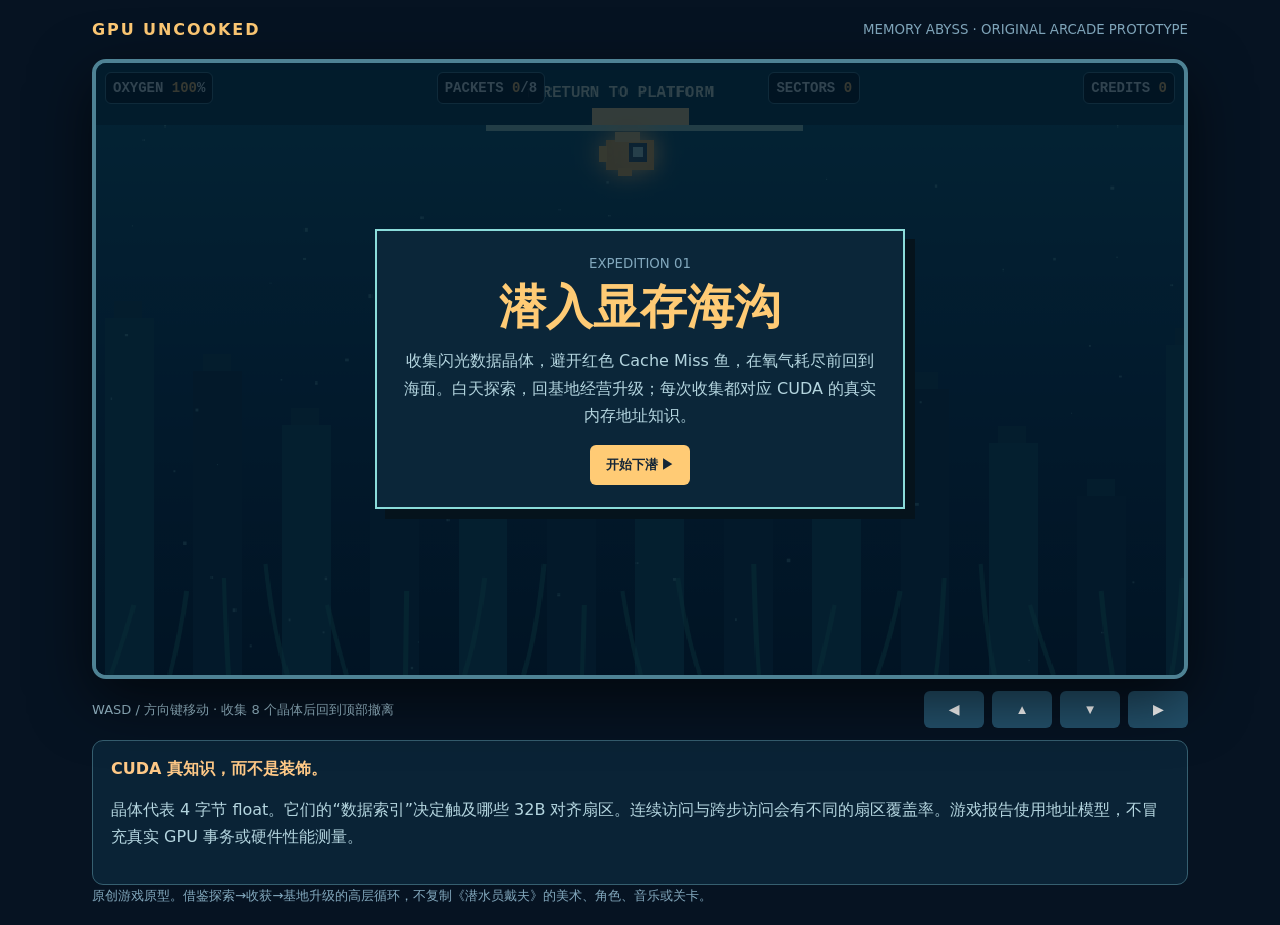
==== playground/arcade/index.html @ 439e0400 "feat(arcade): playable original pixel ocean CUDA exploration and upgrade loop" ====
<!doctype html>
<html lang="zh"><meta charset="utf-8"><meta name="viewport" content="width=device-width,initial-scale=1">
<title>GPU UNCOOKED: Memory Abyss</title>
<style>
*{box-sizing:border-box}body{margin:0;background:#061322;color:#e6fcff;font-family:system-ui, sans-serif}
header{display:flex;align-items:center;justify-content:space-between;max-width:1120px;margin:auto;padding:20px 12px}header b{color:#ffca75;letter-spacing:.12em}
main{max-width:1120px;margin:auto;padding:0 12px 20px}.stage{position:relative;border:4px solid #4e8294;border-radius:14px;overflow:hidden;box-shadow:0 20px 60px #0009}
canvas{display:block;width:100%;image-rendering:pixelated;touch-action:none}.hud{position:absolute;top:9px;left:9px;right:9px;display:flex;justify-content:space-between;gap:5px;font:700 clamp(10px,1.5vw,14px) monospace;pointer-events:none}
.hud span{background:#031525d9;border:1px solid #47869d;padding:7px;border-radius:6px}.hud b{color:#ffcb75}
#modal{position:absolute;inset:0;background:#001320c9;display:grid;place-items:center;padding:10px}#modal.hide{display:none}.dialog{background:#0b2639;border:2px solid #8bdcda;max-width:530px;padding:22px;text-align:center;box-shadow:10px 10px #05131c;max-height:95%;overflow:auto}
h1{color:#ffcb75;font-size:clamp(28px,5vw,47px);line-height:1.05;margin:10px 0}p{line-height:1.7;color:#b4d5df}button{border:0;background:#ffcb75;color:#142637;padding:11px 16px;font-weight:800;cursor:pointer;border-radius:6px;min-width:60px}button:focus-visible{outline:3px solid white;outline-offset:2px}
.alt{background:#23506a;color:white}.buttons{display:flex;gap:9px;justify-content:center;flex-wrap:wrap}.controls{display:flex;align-items:center;justify-content:space-between;gap:10px;flex-wrap:wrap;padding:12px 0}.pad{display:flex;gap:8px}.help{color:#9bbdcd;font-size:13px}.story{background:#0a2336;padding:18px;border:1px solid #365f70;border-radius:11px}.story strong{color:#ffc987}small{color:#82a8bd}
@media(max-width:640px){header{padding:12px}header small{font-size:10px}.dialog{padding:12px}.hud span{padding:4px}.controls{justify-content:center}}
</style>
<header><b>GPU UNCOOKED</b><small>MEMORY ABYSS · ORIGINAL ARCADE PROTOTYPE</small></header>
<main><div class="stage"><canvas id="scene" width="960" height="540"></canvas>
<div class="hud"><span>OXYGEN <b id="o">100</b>%</span><span>PACKETS <b id="p">0</b>/8</span><span>SECTORS <b id="s">0</b></span><span>CREDITS <b id="c">0</b></span></div>
<div id="modal"><div class="dialog"><small id="subtitle">EXPEDITION 01</small><h1 id="title">潜入显存海沟</h1><p id="desc">收集闪光数据晶体，避开红色 Cache Miss 鱼，在氧气耗尽前回到海面。白天探索，回基地经营升级；每次收集都对应 CUDA 的真实内存地址知识。</p><div class="buttons" id="actions"><button id="go">开始下潜 ▶</button></div></div></div></div>
<div class="controls"><div class="help">WASD / 方向键移动 · 收集 8 个晶体后回到顶部撤离</div><div class="pad"><button class="alt" data-key="left">◀</button><button class="alt" data-key="up">▲</button><button class="alt" data-key="down">▼</button><button class="alt" data-key="right">▶</button></div></div>
<div class="story"><strong>CUDA 真知识，而不是装饰。</strong><p>晶体代表 4 字节 float。它们的“数据索引”决定触及哪些 32B 对齐扇区。连续访问与跨步访问会有不同的扇区覆盖率。游戏报告使用地址模型，不冒充真实 GPU 事务或硬件性能测量。</p></div>
<small>原创游戏原型。借鉴探索→收获→基地升级的高层循环，不复制《潜水员戴夫》的美术、角色、音乐或关卡。</small></main>
<script>
(()=>{"use strict";
const $=id=>document.getElementById(id),canvas=$("scene"),g=canvas.getContext("2d");
const W=960,H=540,ship={x:470,y:80,vx:0,vy:0};let phase="menu",last=0,t=0,oxygen=100,maxO=100,credits=0,count=0,stride=1,stones=[],enemies=[],found=[],bubbles=[],challenge=1;
const key=new Set(),rand=(a,b)=>a+Math.random()*(b-a);
for(let i=0;i<70;i++)bubbles.push({x:rand(0,W),y:rand(0,H),v:rand(7,30),r:rand(1,3)});
document.addEventListener("keydown",e=>{const k=e.key.toLowerCase();if(k.startsWith("arrow")||k===" ")e.preventDefault();key.add(k)});
document.addEventListener("keyup",e=>key.delete(e.key.toLowerCase()));
for(const b of document.querySelectorAll("[data-key]")){const k=b.dataset.key;b.onpointerdown=e=>{e.preventDefault();key.add(k)};b.onpointerup=b.onpointerleave=b.onpointercancel=()=>key.delete(k)}
function hud(){$("o").textContent=Math.ceil(oxygen);$("p").textContent=count;$("s").textContent=new Set(found.map(i=>Math.floor(4*i/32))).size;$("c").textContent=credits}
function buttons(actions){const node=$("actions");node.replaceChildren();for(const [label,cb,alt] of actions){const b=document.createElement("button");b.textContent=label;if(alt)b.className="alt";b.onclick=cb;node.append(b)}}
function overlay(title,desc,actions,subtitle="MISSION REPORT"){phase="base";$("modal").classList.remove("hide");$("subtitle").textContent=subtitle;$("title").textContent=title;$("desc").innerHTML=desc;buttons(actions)}
function dive(){oxygen=maxO;count=0;found=[];ship.x=470;ship.y=78;ship.vx=ship.vy=0;
stones=Array.from({length:13},(_,i)=>({i,index:i*stride,x:175+(i%7)*102+rand(-17,17),y:185+Math.floor(i/7)*150+rand(-17,17),got:false}));
enemies=Array.from({length:4},(_,i)=>({x:rand(120,850),y:230+i*63,dx:i%2?-64:62,phase:rand(0,5)}));
phase="dive";$("modal").classList.add("hide");hud()}
function settle(success){const n=new Set(found.map(i=>Math.floor(i*4/32))).size;
const payout=success?count*20+Math.ceil(oxygen):count*6;credits+=payout;hud();
const report=count?"回收 "+count+" 个 float，共 "+count*4+"B；触及 "+n+" 个对齐 32B 扇区。教学覆盖率 "+(count*4/(n*32)*100).toFixed(1)+"%。":"没有收集到晶体。";
overlay(success?"回收成功！":"紧急撤离",'<b style="color:#ffca75">+'+payout+' CREDITS</b><br>'+report+'<br>这并非 GPU 实测性能。',[[ "返回基地",base ]])}
function base(){overlay("基地 · 设备升级","当前资金 "+credits+" credits，氧气容量 "+maxO+"。<br>下一潜可选择两种 CUDA 数据布局：连续（stride 1）或跨步（stride 8）。",[
["连续内存 · 再潜",()=>{stride=1;challenge++;dive()}],["跨步访存 · 再潜",()=>{stride=8;challenge++;dive()}],["升级氧气仓 · 80",()=>{if(credits>=80){credits-=80;maxO+=25}base()},true]],"RESEARCH STATION")}
$("go").onclick=dive;
function update(dt){t+=dt;for(const b of bubbles){b.y-=b.v*dt;if(b.y<0){b.y=H;b.x=rand(0,W)}}if(phase!=="dive")return;
const dx=Number(key.has("d")||key.has("arrowright")||key.has("right"))-Number(key.has("a")||key.has("arrowleft")||key.has("left"));
const dy=Number(key.has("s")||key.has("arrowdown")||key.has("down"))-Number(key.has("w")||key.has("arrowup")||key.has("up"));
ship.vx+=(dx*188-ship.vx)*Math.min(1,dt*8);ship.vy+=(dy*188-ship.vy)*Math.min(1,dt*8);
ship.x=Math.max(27,Math.min(W-27,ship.x+ship.vx*dt));ship.y=Math.max(58,Math.min(H-36,ship.y+ship.vy*dt));
oxygen=Math.max(0,oxygen-dt*(ship.y>120?3:1.2));if(!oxygen){settle(false);return}
for(const s of stones)if(!s.got&&Math.hypot(s.x-ship.x,s.y-ship.y)<27){s.got=true;found.push(s.index);count++}
for(const e of enemies){e.x+=e.dx*dt;if(e.x<40||e.x>925)e.dx*=-1;if(Math.hypot(e.x-ship.x,e.y+Math.sin(t*2+e.phase)*7-ship.y)<36)oxygen=Math.max(0,oxygen-dt*21)}
if(count>=8&&ship.y<=90){settle(true);return}hud()}
function rect(x,y,w,h,c){g.fillStyle=c;g.fillRect(x,y,w,h)}
function draw(){
const grad=g.createLinearGradient(0,0,0,H);grad.addColorStop(0,"#116985");grad.addColorStop(.5,"#0a3c60");grad.addColorStop(1,"#061a33");g.fillStyle=grad;g.fillRect(0,0,W,H);
for(let i=0;i<14;i++){const x=i*78+8,y=225+(i*47)%180;rect(x,y,43,H-y,i%2?"#0d3651":"#15506a");rect(x+8,y-15,25,15,"#15475e")}
for(let i=0;i<20;i++){const x=i*52+13;g.strokeStyle="#258e8690";g.lineWidth=4;g.beginPath();g.moveTo(x,H);g.quadraticCurveTo(x+Math.sin(t+i)*13,H-35,x+Math.sin(t+i)*21,H-62-i%4*12);g.stroke()}
for(const b of bubbles)rect(b.x,b.y,b.r,b.r,"#a6ffff66");
rect(0,0,W,55,"#0a425a");rect(344,55,280,5,"#a2e1d6");rect(438,40,85,15,"#f1d89c");
g.fillStyle="#dff8e7";g.font="bold 14px monospace";g.fillText("↑ RETURN TO PLATFORM",377,30);
for(const s of stones)if(!s.got){g.save();g.translate(s.x,s.y);g.rotate(Math.PI/4);g.shadowColor="#5efde1";g.shadowBlur=18;rect(-10,-10,20,20,"#77fada");rect(-4,-4,8,8,"#f4ffbc");g.restore();g.fillStyle="#b8fef0";g.font="12px monospace";g.fillText(s.index,s.x-8,s.y-20)}
for(const e of enemies){g.save();g.translate(e.x,e.y+Math.sin(t*2+e.phase)*7);g.fillStyle="#ed6472";g.beginPath();g.ellipse(0,0,25,14,0,0,7);g.fill();g.beginPath();g.moveTo(-18,0);g.lineTo(-36,-15);g.lineTo(-36,15);g.fill();rect(13,-5,5,5,"#fff1ca");g.restore()}
g.save();g.translate(ship.x,ship.y);g.scale(ship.vx<0?-1:1,1);g.shadowColor="#ffd68b";g.shadowBlur=22;rect(-20,-12,42,26,"#edb65c");rect(-12,-19,22,9,"#f3d78d");rect(0,-9,16,16,"#215273");rect(4,-6,9,9,"#b2e9ec");rect(-26,-7,7,14,"#fbce6c");rect(-9,13,12,7,"#f7c467");g.restore();
if(phase==="dive"&&count>=8){g.font="bold 22px monospace";g.fillStyle="#ffdf91";g.fillText("MISSION COMPLETE · RETURN ↑",290,112)}
}
function frame(ms){const dt=Math.min(.04,(ms-last)/1000||0);last=ms;update(dt);draw();requestAnimationFrame(frame)}requestAnimationFrame(frame)
})();
</script></html>
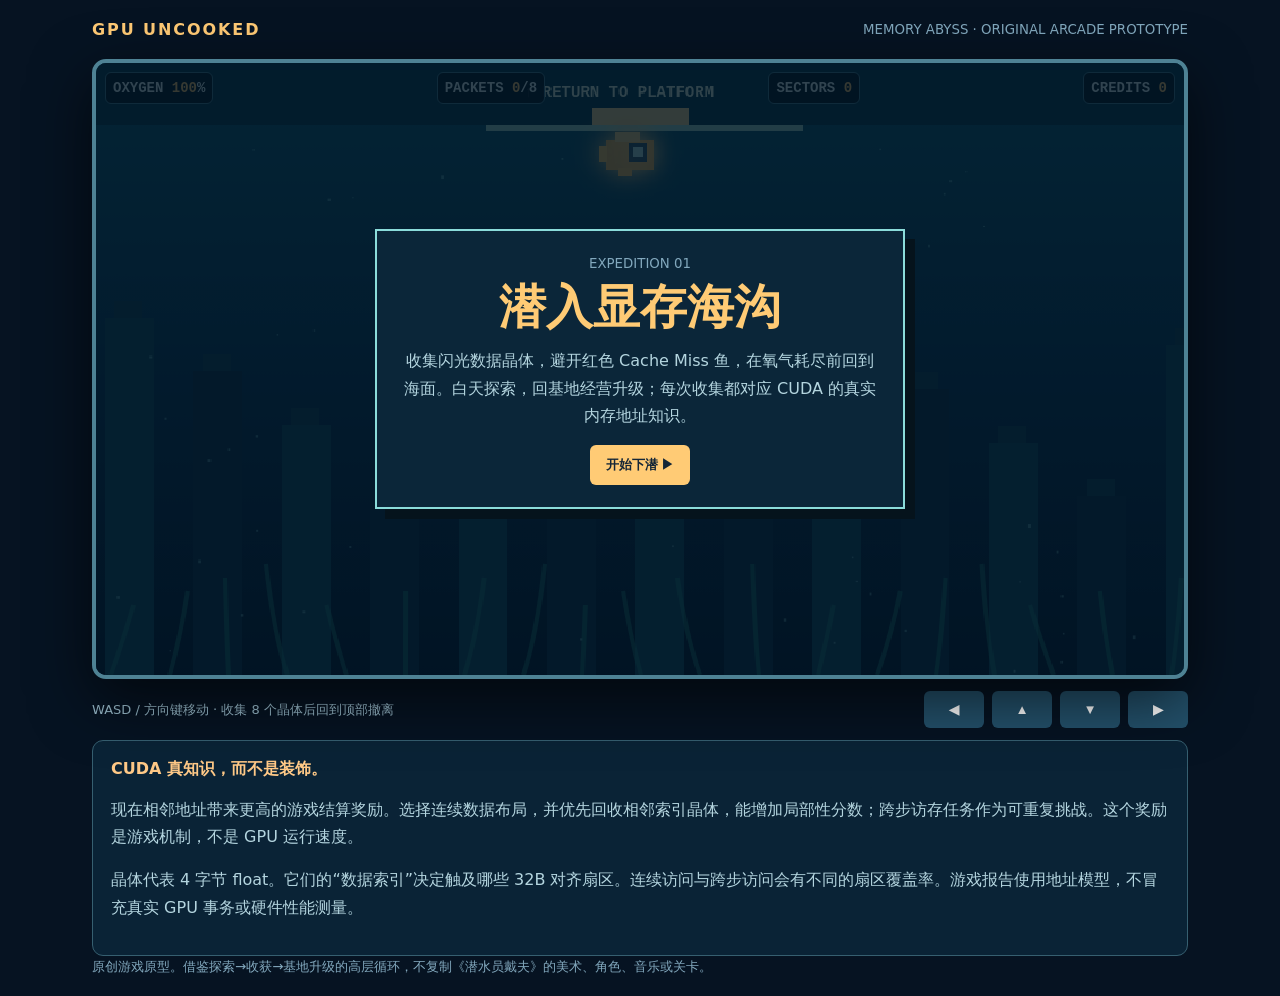
==== commit a2ca69e6: "feat(arcade): make CUDA address locality directly influence collectible feedback and mission rewards" ====
--- a/playground/arcade/index.html
+++ b/playground/arcade/index.html
@@ -17,38 +17,43 @@
 <div class="hud"><span>OXYGEN <b id="o">100</b>%</span><span>PACKETS <b id="p">0</b>/8</span><span>SECTORS <b id="s">0</b></span><span>CREDITS <b id="c">0</b></span></div>
 <div id="modal"><div class="dialog"><small id="subtitle">EXPEDITION 01</small><h1 id="title">潜入显存海沟</h1><p id="desc">收集闪光数据晶体，避开红色 Cache Miss 鱼，在氧气耗尽前回到海面。白天探索，回基地经营升级；每次收集都对应 CUDA 的真实内存地址知识。</p><div class="buttons" id="actions"><button id="go">开始下潜 ▶</button></div></div></div></div>
 <div class="controls"><div class="help">WASD / 方向键移动 · 收集 8 个晶体后回到顶部撤离</div><div class="pad"><button class="alt" data-key="left">◀</button><button class="alt" data-key="up">▲</button><button class="alt" data-key="down">▼</button><button class="alt" data-key="right">▶</button></div></div>
-<div class="story"><strong>CUDA 真知识，而不是装饰。</strong><p>晶体代表 4 字节 float。它们的“数据索引”决定触及哪些 32B 对齐扇区。连续访问与跨步访问会有不同的扇区覆盖率。游戏报告使用地址模型，不冒充真实 GPU 事务或硬件性能测量。</p></div>
+<div class="story"><strong>CUDA 真知识，而不是装饰。</strong><p>现在相邻地址带来更高的游戏结算奖励。选择连续数据布局，并优先回收相邻索引晶体，能增加局部性分数；跨步访存任务作为可重复挑战。这个奖励是游戏机制，不是 GPU 运行速度。</p><p>晶体代表 4 字节 float。它们的“数据索引”决定触及哪些 32B 对齐扇区。连续访问与跨步访问会有不同的扇区覆盖率。游戏报告使用地址模型，不冒充真实 GPU 事务或硬件性能测量。</p></div>
 <small>原创游戏原型。借鉴探索→收获→基地升级的高层循环，不复制《潜水员戴夫》的美术、角色、音乐或关卡。</small></main>
-<script>
+<script type="module">
+import {footprint, expeditionReward} from "./mission.mjs";
 (()=>{"use strict";
 const $=id=>document.getElementById(id),canvas=$("scene"),g=canvas.getContext("2d");
-const W=960,H=540,ship={x:470,y:80,vx:0,vy:0};let phase="menu",last=0,t=0,oxygen=100,maxO=100,credits=0,count=0,stride=1,stones=[],enemies=[],found=[],bubbles=[],challenge=1;
+const W=960,H=540,ship={x:470,y:80,vx:0,vy:0};let phase="menu",last=0,t=0,oxygen=100,maxO=100,credits=0,count=0,stride=1,stones=[],enemies=[],found=[],bubbles=[],challenge=1,signal="",signalUntil=0,particles=[];
 const key=new Set(),rand=(a,b)=>a+Math.random()*(b-a);
 for(let i=0;i<70;i++)bubbles.push({x:rand(0,W),y:rand(0,H),v:rand(7,30),r:rand(1,3)});
 document.addEventListener("keydown",e=>{const k=e.key.toLowerCase();if(k.startsWith("arrow")||k===" ")e.preventDefault();key.add(k)});
 document.addEventListener("keyup",e=>key.delete(e.key.toLowerCase()));
 for(const b of document.querySelectorAll("[data-key]")){const k=b.dataset.key;b.onpointerdown=e=>{e.preventDefault();key.add(k)};b.onpointerup=b.onpointerleave=b.onpointercancel=()=>key.delete(k)}
-function hud(){$("o").textContent=Math.ceil(oxygen);$("p").textContent=count;$("s").textContent=new Set(found.map(i=>Math.floor(4*i/32))).size;$("c").textContent=credits}
+function hud(){$("o").textContent=Math.ceil(oxygen);$("p").textContent=count;$("s").textContent=footprint(found).count;$("c").textContent=credits}
 function buttons(actions){const node=$("actions");node.replaceChildren();for(const [label,cb,alt] of actions){const b=document.createElement("button");b.textContent=label;if(alt)b.className="alt";b.onclick=cb;node.append(b)}}
 function overlay(title,desc,actions,subtitle="MISSION REPORT"){phase="base";$("modal").classList.remove("hide");$("subtitle").textContent=subtitle;$("title").textContent=title;$("desc").innerHTML=desc;buttons(actions)}
-function dive(){oxygen=maxO;count=0;found=[];ship.x=470;ship.y=78;ship.vx=ship.vy=0;
+function dive(){oxygen=maxO;count=0;found=[];particles=[];signal="";ship.x=470;ship.y=78;ship.vx=ship.vy=0;
 stones=Array.from({length:13},(_,i)=>({i,index:i*stride,x:175+(i%7)*102+rand(-17,17),y:185+Math.floor(i/7)*150+rand(-17,17),got:false}));
 enemies=Array.from({length:4},(_,i)=>({x:rand(120,850),y:230+i*63,dx:i%2?-64:62,phase:rand(0,5)}));
 phase="dive";$("modal").classList.add("hide");hud()}
-function settle(success){const n=new Set(found.map(i=>Math.floor(i*4/32))).size;
-const payout=success?count*20+Math.ceil(oxygen):count*6;credits+=payout;hud();
-const report=count?"回收 "+count+" 个 float，共 "+count*4+"B；触及 "+n+" 个对齐 32B 扇区。教学覆盖率 "+(count*4/(n*32)*100).toFixed(1)+"%。":"没有收集到晶体。";
+function settle(success){const result=expeditionReward(found,oxygen,success);const payout=result.reward;credits+=payout;hud();
+const report=count?"回收 "+count+" 个 float，共 "+result.requestedBytes+"B；触及 "+result.count+" 个对齐 32B 扇区。教学覆盖率 "+(result.coverage*100).toFixed(1)+"%。<br>局部性奖励 <b>+"+result.localityBonus+"</b> credits。":"没有收集到晶体。";
 overlay(success?"回收成功！":"紧急撤离",'<b style="color:#ffca75">+'+payout+' CREDITS</b><br>'+report+'<br>这并非 GPU 实测性能。',[[ "返回基地",base ]])}
 function base(){overlay("基地 · 设备升级","当前资金 "+credits+" credits，氧气容量 "+maxO+"。<br>下一潜可选择两种 CUDA 数据布局：连续（stride 1）或跨步（stride 8）。",[
 ["连续内存 · 再潜",()=>{stride=1;challenge++;dive()}],["跨步访存 · 再潜",()=>{stride=8;challenge++;dive()}],["升级氧气仓 · 80",()=>{if(credits>=80){credits-=80;maxO+=25}base()},true]],"RESEARCH STATION")}
 $("go").onclick=dive;
-function update(dt){t+=dt;for(const b of bubbles){b.y-=b.v*dt;if(b.y<0){b.y=H;b.x=rand(0,W)}}if(phase!=="dive")return;
+function update(dt){t+=dt;particles=particles.filter(p=>p.life>0);for(const p of particles){p.x+=p.vx*dt;p.y+=p.vy*dt;p.life-=dt}for(const b of bubbles){b.y-=b.v*dt;if(b.y<0){b.y=H;b.x=rand(0,W)}}if(phase!=="dive")return;
 const dx=Number(key.has("d")||key.has("arrowright")||key.has("right"))-Number(key.has("a")||key.has("arrowleft")||key.has("left"));
 const dy=Number(key.has("s")||key.has("arrowdown")||key.has("down"))-Number(key.has("w")||key.has("arrowup")||key.has("up"));
 ship.vx+=(dx*188-ship.vx)*Math.min(1,dt*8);ship.vy+=(dy*188-ship.vy)*Math.min(1,dt*8);
 ship.x=Math.max(27,Math.min(W-27,ship.x+ship.vx*dt));ship.y=Math.max(58,Math.min(H-36,ship.y+ship.vy*dt));
 oxygen=Math.max(0,oxygen-dt*(ship.y>120?3:1.2));if(!oxygen){settle(false);return}
-for(const s of stones)if(!s.got&&Math.hypot(s.x-ship.x,s.y-ship.y)<27){s.got=true;found.push(s.index);count++}
+for(const s of stones)if(!s.got&&Math.hypot(s.x-ship.x,s.y-ship.y)<27){
+ const before=footprint(found).count;s.got=true;found.push(s.index);count++;
+ const after=footprint(found).count;
+ signal=after===before?"COALESCED! + LOCALITY":"NEW SECTOR TOUCHED";signalUntil=t+1.2;
+ for(let i=0;i<10;i++)particles.push({x:s.x,y:s.y,vx:rand(-90,90),vy:rand(-100,40),life:.5});
+}
 for(const e of enemies){e.x+=e.dx*dt;if(e.x<40||e.x>925)e.dx*=-1;if(Math.hypot(e.x-ship.x,e.y+Math.sin(t*2+e.phase)*7-ship.y)<36)oxygen=Math.max(0,oxygen-dt*21)}
 if(count>=8&&ship.y<=90){settle(true);return}hud()}
 function rect(x,y,w,h,c){g.fillStyle=c;g.fillRect(x,y,w,h)}
@@ -57,11 +62,13 @@
 for(let i=0;i<14;i++){const x=i*78+8,y=225+(i*47)%180;rect(x,y,43,H-y,i%2?"#0d3651":"#15506a");rect(x+8,y-15,25,15,"#15475e")}
 for(let i=0;i<20;i++){const x=i*52+13;g.strokeStyle="#258e8690";g.lineWidth=4;g.beginPath();g.moveTo(x,H);g.quadraticCurveTo(x+Math.sin(t+i)*13,H-35,x+Math.sin(t+i)*21,H-62-i%4*12);g.stroke()}
 for(const b of bubbles)rect(b.x,b.y,b.r,b.r,"#a6ffff66");
+for(const p of particles){g.globalAlpha=Math.max(0,p.life*2);rect(p.x,p.y,5,5,"#ffdb8d");g.globalAlpha=1}
 rect(0,0,W,55,"#0a425a");rect(344,55,280,5,"#a2e1d6");rect(438,40,85,15,"#f1d89c");
 g.fillStyle="#dff8e7";g.font="bold 14px monospace";g.fillText("↑ RETURN TO PLATFORM",377,30);
 for(const s of stones)if(!s.got){g.save();g.translate(s.x,s.y);g.rotate(Math.PI/4);g.shadowColor="#5efde1";g.shadowBlur=18;rect(-10,-10,20,20,"#77fada");rect(-4,-4,8,8,"#f4ffbc");g.restore();g.fillStyle="#b8fef0";g.font="12px monospace";g.fillText(s.index,s.x-8,s.y-20)}
 for(const e of enemies){g.save();g.translate(e.x,e.y+Math.sin(t*2+e.phase)*7);g.fillStyle="#ed6472";g.beginPath();g.ellipse(0,0,25,14,0,0,7);g.fill();g.beginPath();g.moveTo(-18,0);g.lineTo(-36,-15);g.lineTo(-36,15);g.fill();rect(13,-5,5,5,"#fff1ca");g.restore()}
 g.save();g.translate(ship.x,ship.y);g.scale(ship.vx<0?-1:1,1);g.shadowColor="#ffd68b";g.shadowBlur=22;rect(-20,-12,42,26,"#edb65c");rect(-12,-19,22,9,"#f3d78d");rect(0,-9,16,16,"#215273");rect(4,-6,9,9,"#b2e9ec");rect(-26,-7,7,14,"#fbce6c");rect(-9,13,12,7,"#f7c467");g.restore();
+if(phase==="dive"&&signal&&t<signalUntil){g.font="bold 19px monospace";g.fillStyle="#ffe091";g.fillText(signal,348,144)}
 if(phase==="dive"&&count>=8){g.font="bold 22px monospace";g.fillStyle="#ffdf91";g.fillText("MISSION COMPLETE · RETURN ↑",290,112)}
 }
 function frame(ms){const dt=Math.min(.04,(ms-last)/1000||0);last=ms;update(dt);draw();requestAnimationFrame(frame)}requestAnimationFrame(frame)
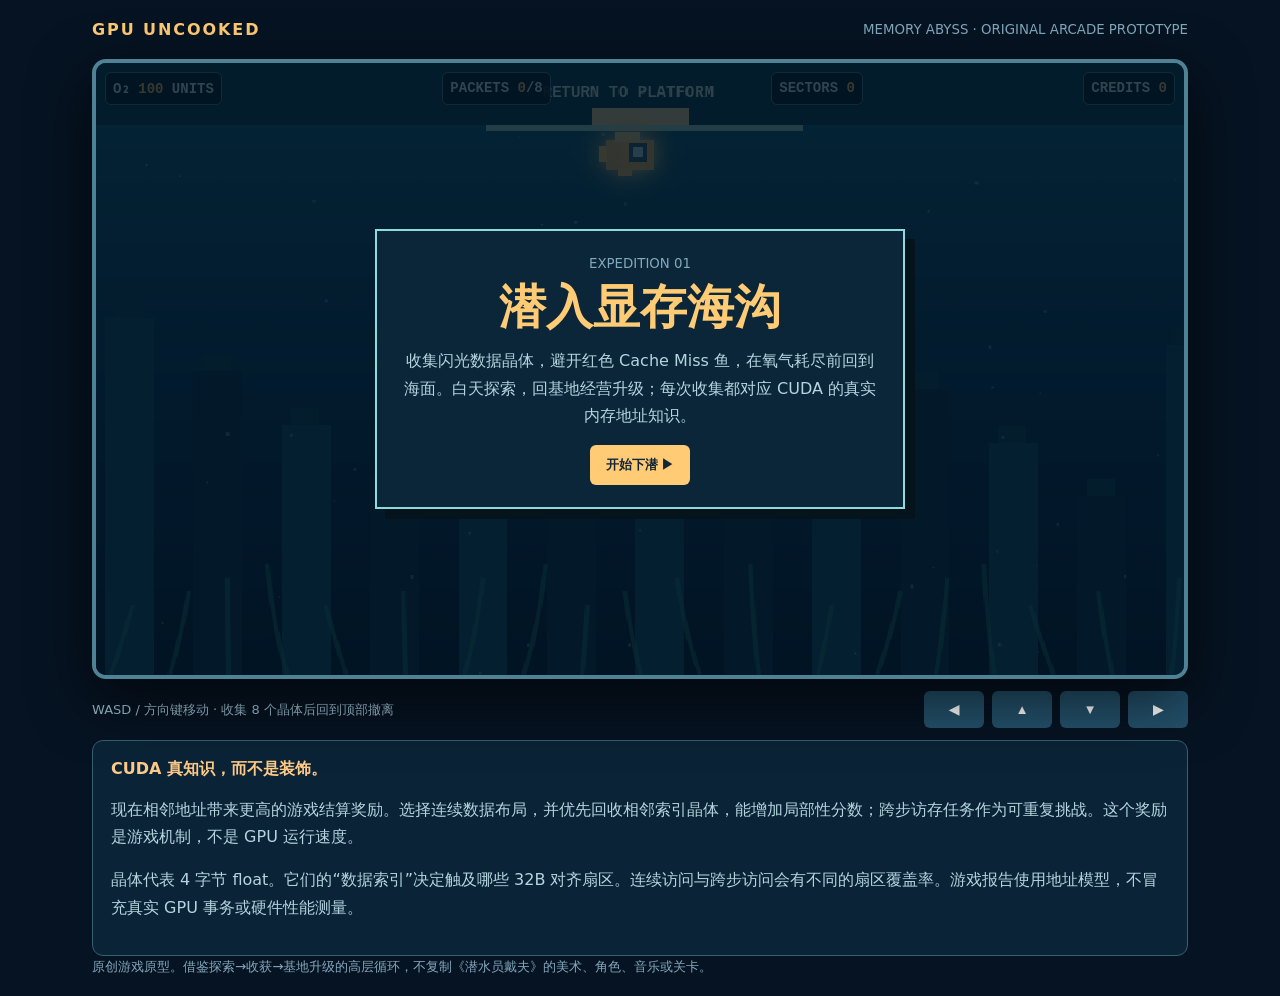
==== commit 9d589681: "fix(arcade): label upgradeable oxygen as units instead of percentage" ====
--- a/playground/arcade/index.html
+++ b/playground/arcade/index.html
@@ -14,7 +14,7 @@
 </style>
 <header><b>GPU UNCOOKED</b><small>MEMORY ABYSS · ORIGINAL ARCADE PROTOTYPE</small></header>
 <main><div class="stage"><canvas id="scene" width="960" height="540"></canvas>
-<div class="hud"><span>OXYGEN <b id="o">100</b>%</span><span>PACKETS <b id="p">0</b>/8</span><span>SECTORS <b id="s">0</b></span><span>CREDITS <b id="c">0</b></span></div>
+<div class="hud"><span>O₂ <b id="o">100</b> UNITS</span><span>PACKETS <b id="p">0</b>/8</span><span>SECTORS <b id="s">0</b></span><span>CREDITS <b id="c">0</b></span></div>
 <div id="modal"><div class="dialog"><small id="subtitle">EXPEDITION 01</small><h1 id="title">潜入显存海沟</h1><p id="desc">收集闪光数据晶体，避开红色 Cache Miss 鱼，在氧气耗尽前回到海面。白天探索，回基地经营升级；每次收集都对应 CUDA 的真实内存地址知识。</p><div class="buttons" id="actions"><button id="go">开始下潜 ▶</button></div></div></div></div>
 <div class="controls"><div class="help">WASD / 方向键移动 · 收集 8 个晶体后回到顶部撤离</div><div class="pad"><button class="alt" data-key="left">◀</button><button class="alt" data-key="up">▲</button><button class="alt" data-key="down">▼</button><button class="alt" data-key="right">▶</button></div></div>
 <div class="story"><strong>CUDA 真知识，而不是装饰。</strong><p>现在相邻地址带来更高的游戏结算奖励。选择连续数据布局，并优先回收相邻索引晶体，能增加局部性分数；跨步访存任务作为可重复挑战。这个奖励是游戏机制，不是 GPU 运行速度。</p><p>晶体代表 4 字节 float。它们的“数据索引”决定触及哪些 32B 对齐扇区。连续访问与跨步访问会有不同的扇区覆盖率。游戏报告使用地址模型，不冒充真实 GPU 事务或硬件性能测量。</p></div>
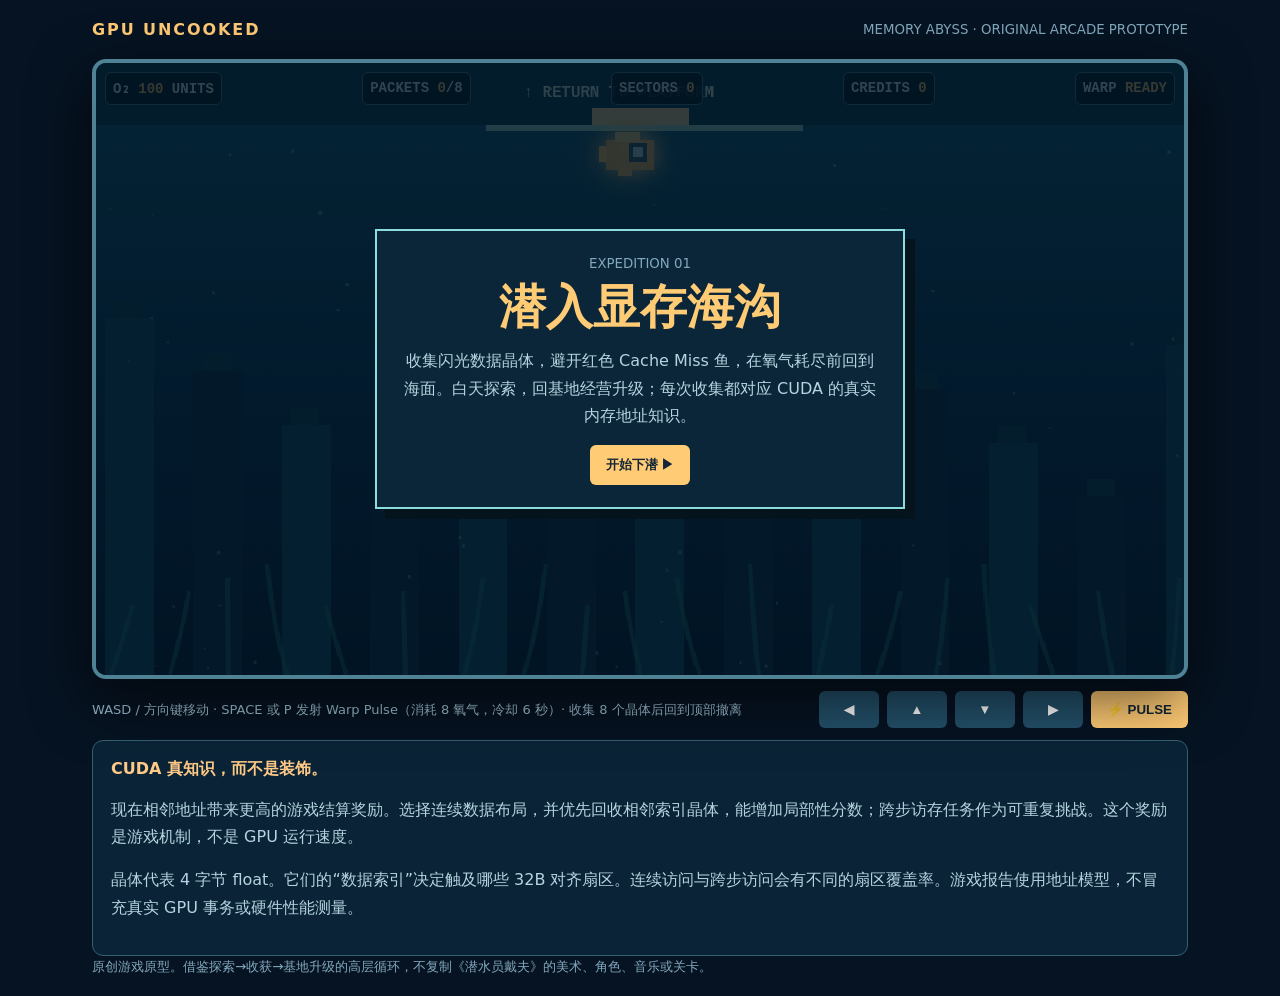
==== commit 0f1739f7: "feat(arcade): add Warp Pulse tactical batch collection, oxygen risk, cooldown and stun" ====
--- a/playground/arcade/index.html
+++ b/playground/arcade/index.html
@@ -14,25 +14,26 @@
 </style>
 <header><b>GPU UNCOOKED</b><small>MEMORY ABYSS · ORIGINAL ARCADE PROTOTYPE</small></header>
 <main><div class="stage"><canvas id="scene" width="960" height="540"></canvas>
-<div class="hud"><span>O₂ <b id="o">100</b> UNITS</span><span>PACKETS <b id="p">0</b>/8</span><span>SECTORS <b id="s">0</b></span><span>CREDITS <b id="c">0</b></span></div>
+<div class="hud"><span>O₂ <b id="o">100</b> UNITS</span><span>PACKETS <b id="p">0</b>/8</span><span>SECTORS <b id="s">0</b></span><span>CREDITS <b id="c">0</b></span><span>WARP <b id="pulse-status">READY</b></span></div>
 <div id="modal"><div class="dialog"><small id="subtitle">EXPEDITION 01</small><h1 id="title">潜入显存海沟</h1><p id="desc">收集闪光数据晶体，避开红色 Cache Miss 鱼，在氧气耗尽前回到海面。白天探索，回基地经营升级；每次收集都对应 CUDA 的真实内存地址知识。</p><div class="buttons" id="actions"><button id="go">开始下潜 ▶</button></div></div></div></div>
-<div class="controls"><div class="help">WASD / 方向键移动 · 收集 8 个晶体后回到顶部撤离</div><div class="pad"><button class="alt" data-key="left">◀</button><button class="alt" data-key="up">▲</button><button class="alt" data-key="down">▼</button><button class="alt" data-key="right">▶</button></div></div>
+<div class="controls"><div class="help">WASD / 方向键移动 · SPACE 或 P 发射 Warp Pulse（消耗 8 氧气，冷却 6 秒）· 收集 8 个晶体后回到顶部撤离</div><div class="pad"><button class="alt" data-key="left">◀</button><button class="alt" data-key="up">▲</button><button class="alt" data-key="down">▼</button><button class="alt" data-key="right">▶</button><button id="pulse-button" aria-label="Activate Warp Pulse">⚡ PULSE</button></div></div>
 <div class="story"><strong>CUDA 真知识，而不是装饰。</strong><p>现在相邻地址带来更高的游戏结算奖励。选择连续数据布局，并优先回收相邻索引晶体，能增加局部性分数；跨步访存任务作为可重复挑战。这个奖励是游戏机制，不是 GPU 运行速度。</p><p>晶体代表 4 字节 float。它们的“数据索引”决定触及哪些 32B 对齐扇区。连续访问与跨步访问会有不同的扇区覆盖率。游戏报告使用地址模型，不冒充真实 GPU 事务或硬件性能测量。</p></div>
 <small>原创游戏原型。借鉴探索→收获→基地升级的高层循环，不复制《潜水员戴夫》的美术、角色、音乐或关卡。</small></main>
 <script type="module">
 import {footprint, expeditionReward} from "./mission.mjs";
+import {pulseTargets,pulseReady} from "./pulse.mjs";
 (()=>{"use strict";
 const $=id=>document.getElementById(id),canvas=$("scene"),g=canvas.getContext("2d");
-const W=960,H=540,ship={x:470,y:80,vx:0,vy:0};let phase="menu",last=0,t=0,oxygen=100,maxO=100,credits=0,count=0,stride=1,stones=[],enemies=[],found=[],bubbles=[],challenge=1,signal="",signalUntil=0,particles=[];
+const W=960,H=540,ship={x:470,y:80,vx:0,vy:0};let phase="menu",last=0,t=0,oxygen=100,maxO=100,credits=0,count=0,stride=1,stones=[],enemies=[],found=[],bubbles=[],challenge=1,signal="",signalUntil=0,particles=[],lastPulse=-99,pulseRing=0;
 const key=new Set(),rand=(a,b)=>a+Math.random()*(b-a);
 for(let i=0;i<70;i++)bubbles.push({x:rand(0,W),y:rand(0,H),v:rand(7,30),r:rand(1,3)});
 document.addEventListener("keydown",e=>{const k=e.key.toLowerCase();if(k.startsWith("arrow")||k===" ")e.preventDefault();key.add(k)});
 document.addEventListener("keyup",e=>key.delete(e.key.toLowerCase()));
 for(const b of document.querySelectorAll("[data-key]")){const k=b.dataset.key;b.onpointerdown=e=>{e.preventDefault();key.add(k)};b.onpointerup=b.onpointerleave=b.onpointercancel=()=>key.delete(k)}
-function hud(){$("o").textContent=Math.ceil(oxygen);$("p").textContent=count;$("s").textContent=footprint(found).count;$("c").textContent=credits}
+function hud(){$("o").textContent=Math.ceil(oxygen);$("p").textContent=count;$("s").textContent=footprint(found).count;$("c").textContent=credits;$("pulse-status").textContent=pulseReady(t,lastPulse)?"READY":Math.ceil(6-(t-lastPulse))+"s"}
 function buttons(actions){const node=$("actions");node.replaceChildren();for(const [label,cb,alt] of actions){const b=document.createElement("button");b.textContent=label;if(alt)b.className="alt";b.onclick=cb;node.append(b)}}
 function overlay(title,desc,actions,subtitle="MISSION REPORT"){phase="base";$("modal").classList.remove("hide");$("subtitle").textContent=subtitle;$("title").textContent=title;$("desc").innerHTML=desc;buttons(actions)}
-function dive(){oxygen=maxO;count=0;found=[];particles=[];signal="";ship.x=470;ship.y=78;ship.vx=ship.vy=0;
+function dive(){oxygen=maxO;count=0;found=[];particles=[];signal="";lastPulse=-99;pulseRing=0;ship.x=470;ship.y=78;ship.vx=ship.vy=0;
 stones=Array.from({length:13},(_,i)=>({i,index:i*stride,x:175+(i%7)*102+rand(-17,17),y:185+Math.floor(i/7)*150+rand(-17,17),got:false}));
 enemies=Array.from({length:4},(_,i)=>({x:rand(120,850),y:230+i*63,dx:i%2?-64:62,phase:rand(0,5)}));
 phase="dive";$("modal").classList.add("hide");hud()}
@@ -42,19 +43,18 @@
 function base(){overlay("基地 · 设备升级","当前资金 "+credits+" credits，氧气容量 "+maxO+"。<br>下一潜可选择两种 CUDA 数据布局：连续（stride 1）或跨步（stride 8）。",[
 ["连续内存 · 再潜",()=>{stride=1;challenge++;dive()}],["跨步访存 · 再潜",()=>{stride=8;challenge++;dive()}],["升级氧气仓 · 80",()=>{if(credits>=80){credits-=80;maxO+=25}base()},true]],"RESEARCH STATION")}
 $("go").onclick=dive;
-function update(dt){t+=dt;particles=particles.filter(p=>p.life>0);for(const p of particles){p.x+=p.vx*dt;p.y+=p.vy*dt;p.life-=dt}for(const b of bubbles){b.y-=b.v*dt;if(b.y<0){b.y=H;b.x=rand(0,W)}}if(phase!=="dive")return;
+function collect(stone){if(stone.got)return;const before=footprint(found).count;stone.got=true;found.push(stone.index);count++;const after=footprint(found).count;signal=after===before?"COALESCED! + LOCALITY":"NEW SECTOR TOUCHED";signalUntil=t+1.2;for(let i=0;i<10;i++)particles.push({x:stone.x,y:stone.y,vx:rand(-90,90),vy:rand(-100,40),life:.5})}
+function pulse(){if(phase!=="dive"||!pulseReady(t,lastPulse)||oxygen<9)return;lastPulse=t;oxygen=Math.max(0,oxygen-8);pulseRing=.4;const indices=pulseTargets(stones,ship.x,ship.y,105,8);for(const index of indices){const stone=stones.find(s=>s.index===index&&!s.got);if(stone)collect(stone)}for(const fish of enemies){if(Math.hypot(fish.x-ship.x,fish.y-ship.y)<135)fish.stunnedUntil=t+2.3}signal="WARP PULSE · "+indices.length+" PACKETS";signalUntil=t+1.2;hud()}
+$("pulse-button").onclick=pulse;
+document.addEventListener("keydown",e=>{if((e.key.toLowerCase()==="p"||e.code==="Space")&&!e.repeat){if(phase==="dive"){e.preventDefault();pulse()}}});
+function update(dt){t+=dt;pulseRing=Math.max(0,pulseRing-dt);particles=particles.filter(p=>p.life>0);for(const p of particles){p.x+=p.vx*dt;p.y+=p.vy*dt;p.life-=dt}for(const b of bubbles){b.y-=b.v*dt;if(b.y<0){b.y=H;b.x=rand(0,W)}}if(phase!=="dive")return;
 const dx=Number(key.has("d")||key.has("arrowright")||key.has("right"))-Number(key.has("a")||key.has("arrowleft")||key.has("left"));
 const dy=Number(key.has("s")||key.has("arrowdown")||key.has("down"))-Number(key.has("w")||key.has("arrowup")||key.has("up"));
 ship.vx+=(dx*188-ship.vx)*Math.min(1,dt*8);ship.vy+=(dy*188-ship.vy)*Math.min(1,dt*8);
 ship.x=Math.max(27,Math.min(W-27,ship.x+ship.vx*dt));ship.y=Math.max(58,Math.min(H-36,ship.y+ship.vy*dt));
 oxygen=Math.max(0,oxygen-dt*(ship.y>120?3:1.2));if(!oxygen){settle(false);return}
-for(const s of stones)if(!s.got&&Math.hypot(s.x-ship.x,s.y-ship.y)<27){
- const before=footprint(found).count;s.got=true;found.push(s.index);count++;
- const after=footprint(found).count;
- signal=after===before?"COALESCED! + LOCALITY":"NEW SECTOR TOUCHED";signalUntil=t+1.2;
- for(let i=0;i<10;i++)particles.push({x:s.x,y:s.y,vx:rand(-90,90),vy:rand(-100,40),life:.5});
-}
-for(const e of enemies){e.x+=e.dx*dt;if(e.x<40||e.x>925)e.dx*=-1;if(Math.hypot(e.x-ship.x,e.y+Math.sin(t*2+e.phase)*7-ship.y)<36)oxygen=Math.max(0,oxygen-dt*21)}
+for(const s of stones)if(!s.got&&Math.hypot(s.x-ship.x,s.y-ship.y)<27)collect(s);
+for(const e of enemies){if((e.stunnedUntil||0)>t)continue;e.x+=e.dx*dt;if(e.x<40||e.x>925)e.dx*=-1;if(Math.hypot(e.x-ship.x,e.y+Math.sin(t*2+e.phase)*7-ship.y)<36)oxygen=Math.max(0,oxygen-dt*21)}
 if(count>=8&&ship.y<=90){settle(true);return}hud()}
 function rect(x,y,w,h,c){g.fillStyle=c;g.fillRect(x,y,w,h)}
 function draw(){
@@ -66,7 +66,8 @@
 rect(0,0,W,55,"#0a425a");rect(344,55,280,5,"#a2e1d6");rect(438,40,85,15,"#f1d89c");
 g.fillStyle="#dff8e7";g.font="bold 14px monospace";g.fillText("↑ RETURN TO PLATFORM",377,30);
 for(const s of stones)if(!s.got){g.save();g.translate(s.x,s.y);g.rotate(Math.PI/4);g.shadowColor="#5efde1";g.shadowBlur=18;rect(-10,-10,20,20,"#77fada");rect(-4,-4,8,8,"#f4ffbc");g.restore();g.fillStyle="#b8fef0";g.font="12px monospace";g.fillText(s.index,s.x-8,s.y-20)}
-for(const e of enemies){g.save();g.translate(e.x,e.y+Math.sin(t*2+e.phase)*7);g.fillStyle="#ed6472";g.beginPath();g.ellipse(0,0,25,14,0,0,7);g.fill();g.beginPath();g.moveTo(-18,0);g.lineTo(-36,-15);g.lineTo(-36,15);g.fill();rect(13,-5,5,5,"#fff1ca");g.restore()}
+for(const e of enemies){g.save();g.translate(e.x,e.y+Math.sin(t*2+e.phase)*7);g.fillStyle=(e.stunnedUntil||0)>t?"#8ba7fb":"#ed6472";g.beginPath();g.ellipse(0,0,25,14,0,0,7);g.fill();g.beginPath();g.moveTo(-18,0);g.lineTo(-36,-15);g.lineTo(-36,15);g.fill();rect(13,-5,5,5,"#fff1ca");g.restore()}
+if(pulseRing>0){g.save();g.strokeStyle="#a5fff4";g.lineWidth=4;g.globalAlpha=pulseRing/.4;g.beginPath();g.arc(ship.x,ship.y,105*(1-pulseRing/.4),0,Math.PI*2);g.stroke();g.restore()}
 g.save();g.translate(ship.x,ship.y);g.scale(ship.vx<0?-1:1,1);g.shadowColor="#ffd68b";g.shadowBlur=22;rect(-20,-12,42,26,"#edb65c");rect(-12,-19,22,9,"#f3d78d");rect(0,-9,16,16,"#215273");rect(4,-6,9,9,"#b2e9ec");rect(-26,-7,7,14,"#fbce6c");rect(-9,13,12,7,"#f7c467");g.restore();
 if(phase==="dive"&&signal&&t<signalUntil){g.font="bold 19px monospace";g.fillStyle="#ffe091";g.fillText(signal,348,144)}
 if(phase==="dive"&&count>=8){g.font="bold 22px monospace";g.fillStyle="#ffdf91";g.fillText("MISSION COMPLETE · RETURN ↑",290,112)}
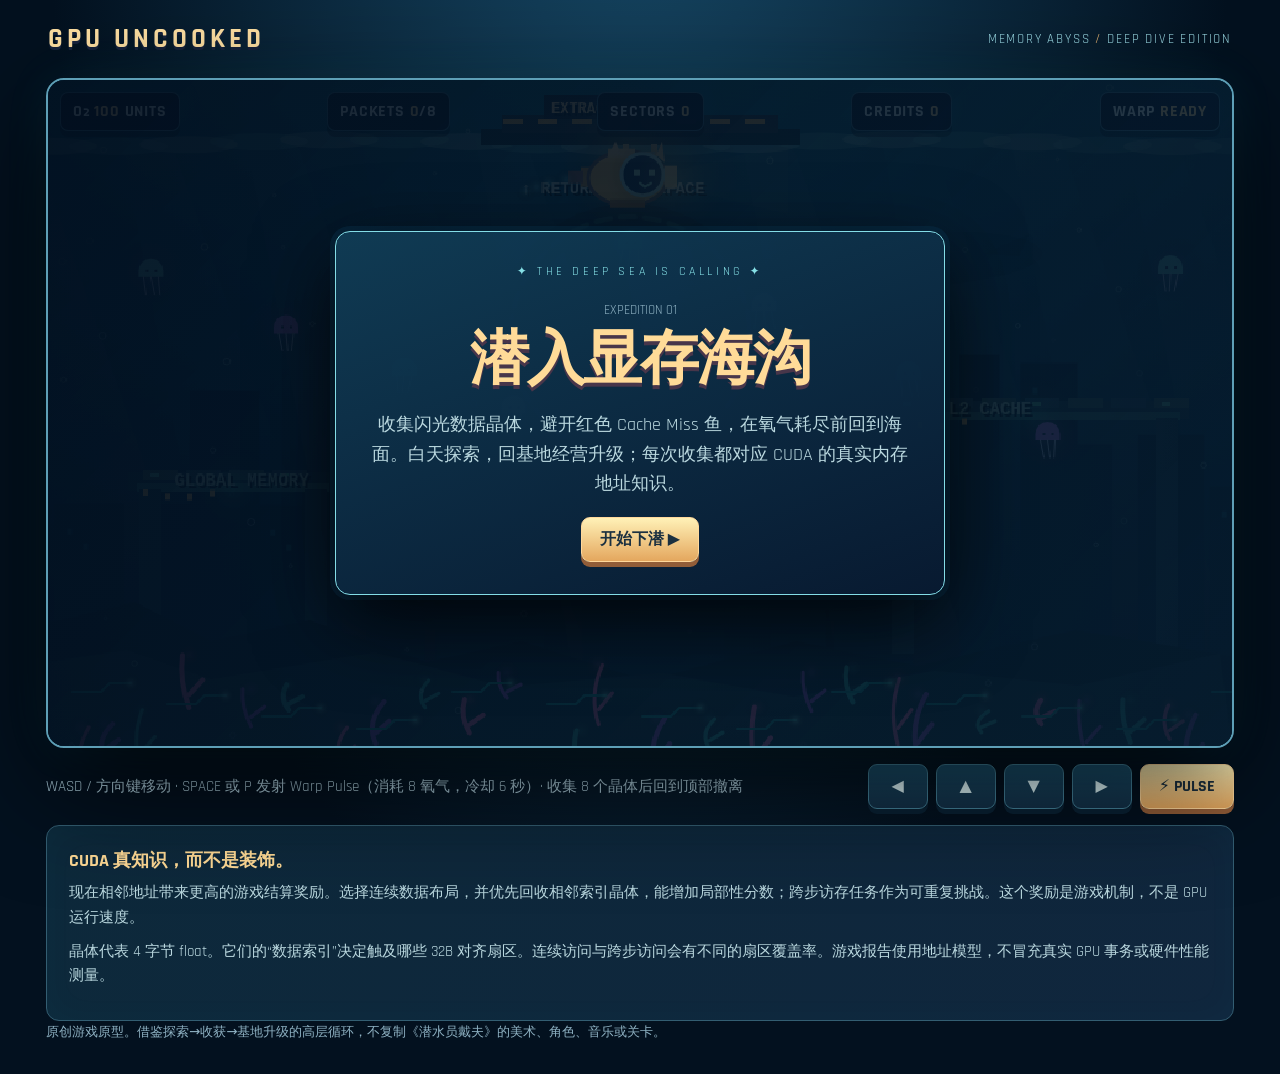
==== commit 19edb3ab: "feat(arcade): connect premium cinematic environment renderer and refine HUD/menu visual design" ====
--- a/playground/arcade/index.html
+++ b/playground/arcade/index.html
@@ -2,17 +2,31 @@
 <html lang="zh"><meta charset="utf-8"><meta name="viewport" content="width=device-width,initial-scale=1">
 <title>GPU UNCOOKED: Memory Abyss</title>
 <style>
-*{box-sizing:border-box}body{margin:0;background:#061322;color:#e6fcff;font-family:system-ui, sans-serif}
-header{display:flex;align-items:center;justify-content:space-between;max-width:1120px;margin:auto;padding:20px 12px}header b{color:#ffca75;letter-spacing:.12em}
-main{max-width:1120px;margin:auto;padding:0 12px 20px}.stage{position:relative;border:4px solid #4e8294;border-radius:14px;overflow:hidden;box-shadow:0 20px 60px #0009}
-canvas{display:block;width:100%;image-rendering:pixelated;touch-action:none}.hud{position:absolute;top:9px;left:9px;right:9px;display:flex;justify-content:space-between;gap:5px;font:700 clamp(10px,1.5vw,14px) monospace;pointer-events:none}
-.hud span{background:#031525d9;border:1px solid #47869d;padding:7px;border-radius:6px}.hud b{color:#ffcb75}
-#modal{position:absolute;inset:0;background:#001320c9;display:grid;place-items:center;padding:10px}#modal.hide{display:none}.dialog{background:#0b2639;border:2px solid #8bdcda;max-width:530px;padding:22px;text-align:center;box-shadow:10px 10px #05131c;max-height:95%;overflow:auto}
-h1{color:#ffcb75;font-size:clamp(28px,5vw,47px);line-height:1.05;margin:10px 0}p{line-height:1.7;color:#b4d5df}button{border:0;background:#ffcb75;color:#142637;padding:11px 16px;font-weight:800;cursor:pointer;border-radius:6px;min-width:60px}button:focus-visible{outline:3px solid white;outline-offset:2px}
-.alt{background:#23506a;color:white}.buttons{display:flex;gap:9px;justify-content:center;flex-wrap:wrap}.controls{display:flex;align-items:center;justify-content:space-between;gap:10px;flex-wrap:wrap;padding:12px 0}.pad{display:flex;gap:8px}.help{color:#9bbdcd;font-size:13px}.story{background:#0a2336;padding:18px;border:1px solid #365f70;border-radius:11px}.story strong{color:#ffc987}small{color:#82a8bd}
-@media(max-width:640px){header{padding:12px}header small{font-size:10px}.dialog{padding:12px}.hud span{padding:4px}.controls{justify-content:center}}
+@import url('https://fonts.googleapis.com/css2?family=Rajdhani:wght@500;600;700&display=swap');
+:root{color-scheme:dark;--gold:#ffcd7d;--cyan:#93eefa;--glass:#071f34c9}
+*{box-sizing:border-box}body{margin:0;background:radial-gradient(ellipse at 50% -20%,#174967,#03111f 66%);color:#e7f9ff;font-family:Rajdhani,system-ui,"Microsoft YaHei",sans-serif;min-height:100vh}
+header{display:flex;align-items:center;justify-content:space-between;max-width:1220px;margin:auto;padding:22px 18px}header b{font-size:clamp(18px,2.1vw,27px);color:#ffe0a2;letter-spacing:.15em;text-shadow:0 3px #17233d}header small{font-size:13px;letter-spacing:.14em;color:#9ddde7}
+main{max-width:1220px;margin:auto;padding:0 16px 32px}
+.stage{position:relative;border:2px solid #5e9fb6;border-radius:18px;overflow:hidden;background:#051a2d;box-shadow:0 35px 110px #000b,0 0 46px #20dbf515,inset 0 0 0 2px #072b40}
+canvas{display:block;width:100%;height:auto;image-rendering:pixelated;touch-action:none}
+.hud{position:absolute;top:12px;left:12px;right:12px;display:flex;justify-content:space-between;gap:8px;font:700 clamp(10px,1.7vw,16px) Rajdhani,monospace;pointer-events:none;letter-spacing:.05em}
+.hud span{background:#03182ee6;border:1px solid #65bcdd95;padding:8px 12px;border-radius:8px;box-shadow:0 6px 0 #0315236b,0 0 25px #16c8fa1a;backdrop-filter:blur(8px);white-space:nowrap}.hud b{color:#ffe09d;font-variant-numeric:tabular-nums}
+#modal{position:absolute;inset:0;background:linear-gradient(135deg,#020e1de8,#061b2dd5);display:grid;place-items:center;padding:14px}
+#modal.hide{display:none}
+.dialog{background:linear-gradient(160deg,#103c55f7,#081a31f7);border:1px solid #84dde7;border-radius:15px;max-width:610px;padding:32px;text-align:center;box-shadow:0 26px 80px #000c,0 0 0 5px #0a385568;max-height:93%;overflow:auto}
+.dialog:before{content:"✦  THE DEEP SEA IS CALLING  ✦";display:block;color:#86e0e6;letter-spacing:.3em;font-size:12px;margin-bottom:20px}
+h1{color:#ffdb98;font-size:clamp(34px,6vw,59px);line-height:1.05;margin:10px 0;text-shadow:0 4px #48364a;letter-spacing:-.04em}
+p{line-height:1.65;color:#bad8df;font-size:clamp(14px,1.7vw,18px)}
+button{border:1px solid #ffd89b;background:linear-gradient(180deg,#fff1b7,#e4a75e);color:#1b3040;padding:11px 18px;font:800 16px Rajdhani,system-ui,sans-serif;cursor:pointer;border-radius:9px;min-width:60px;box-shadow:0 5px 0 #925d38;transition:filter .16s,transform .16s}
+button:hover{filter:brightness(1.12);transform:translateY(-2px)}button:focus-visible{outline:3px solid white;outline-offset:3px}button:active{transform:translateY(3px);box-shadow:0 2px #925d38}
+.alt{background:linear-gradient(180deg,#1c5371,#133149);border-color:#44849d;color:#e2fcff;box-shadow:0 5px #0a2235}.buttons{display:flex;gap:12px;justify-content:center;flex-wrap:wrap}
+.controls{display:flex;align-items:center;justify-content:space-between;gap:10px;flex-wrap:wrap;padding:16px 0}.pad{display:flex;gap:8px}.help{color:#afcfdd;font-size:15px}
+.story{background:linear-gradient(120deg,#0d293b,#10263d);padding:22px;border:1px solid #335e72;border-radius:13px;box-shadow:inset 0 0 36px #06cee607}.story strong{font-size:18px;color:#ffda95}.story p{font-size:15px;margin:9px 0}
+small{color:#8fb2c3}.readout{color:#80e7e9;font-weight:700}
+@media(max-width:640px){header{padding:14px 4px}header small{font-size:10px}main{padding:0 6px 22px}.dialog{padding:13px}.dialog:before{margin-bottom:7px;font-size:9px}p{font-size:13px}.hud{gap:3px;top:5px;left:5px;right:5px}.hud span{font-size:10px;padding:4px 5px;border-radius:4px}.controls{justify-content:center}.help{font-size:12px}.pad button{min-width:44px;padding:9px}}
+@media(prefers-reduced-motion:reduce){button{transition:none}}
 </style>
-<header><b>GPU UNCOOKED</b><small>MEMORY ABYSS · ORIGINAL ARCADE PROTOTYPE</small></header>
+<header><b>GPU UNCOOKED</b><small>MEMORY ABYSS <span style="color:#eab874">/</span> DEEP DIVE EDITION</small></header>
 <main><div class="stage"><canvas id="scene" width="960" height="540"></canvas>
 <div class="hud"><span>O₂ <b id="o">100</b> UNITS</span><span>PACKETS <b id="p">0</b>/8</span><span>SECTORS <b id="s">0</b></span><span>CREDITS <b id="c">0</b></span><span>WARP <b id="pulse-status">READY</b></span></div>
 <div id="modal"><div class="dialog"><small id="subtitle">EXPEDITION 01</small><h1 id="title">潜入显存海沟</h1><p id="desc">收集闪光数据晶体，避开红色 Cache Miss 鱼，在氧气耗尽前回到海面。白天探索，回基地经营升级；每次收集都对应 CUDA 的真实内存地址知识。</p><div class="buttons" id="actions"><button id="go">开始下潜 ▶</button></div></div></div></div>
@@ -22,6 +36,7 @@
 <script type="module">
 import {footprint, expeditionReward} from "./mission.mjs";
 import {pulseTargets,pulseReady} from "./pulse.mjs";
+import {renderWorld} from "./render.mjs";
 (()=>{"use strict";
 const $=id=>document.getElementById(id),canvas=$("scene"),g=canvas.getContext("2d");
 const W=960,H=540,ship={x:470,y:80,vx:0,vy:0};let phase="menu",last=0,t=0,oxygen=100,maxO=100,credits=0,count=0,stride=1,stones=[],enemies=[],found=[],bubbles=[],challenge=1,signal="",signalUntil=0,particles=[],lastPulse=-99,pulseRing=0;
@@ -56,22 +71,7 @@
 for(const s of stones)if(!s.got&&Math.hypot(s.x-ship.x,s.y-ship.y)<27)collect(s);
 for(const e of enemies){if((e.stunnedUntil||0)>t)continue;e.x+=e.dx*dt;if(e.x<40||e.x>925)e.dx*=-1;if(Math.hypot(e.x-ship.x,e.y+Math.sin(t*2+e.phase)*7-ship.y)<36)oxygen=Math.max(0,oxygen-dt*21)}
 if(count>=8&&ship.y<=90){settle(true);return}hud()}
-function rect(x,y,w,h,c){g.fillStyle=c;g.fillRect(x,y,w,h)}
-function draw(){
-const grad=g.createLinearGradient(0,0,0,H);grad.addColorStop(0,"#116985");grad.addColorStop(.5,"#0a3c60");grad.addColorStop(1,"#061a33");g.fillStyle=grad;g.fillRect(0,0,W,H);
-for(let i=0;i<14;i++){const x=i*78+8,y=225+(i*47)%180;rect(x,y,43,H-y,i%2?"#0d3651":"#15506a");rect(x+8,y-15,25,15,"#15475e")}
-for(let i=0;i<20;i++){const x=i*52+13;g.strokeStyle="#258e8690";g.lineWidth=4;g.beginPath();g.moveTo(x,H);g.quadraticCurveTo(x+Math.sin(t+i)*13,H-35,x+Math.sin(t+i)*21,H-62-i%4*12);g.stroke()}
-for(const b of bubbles)rect(b.x,b.y,b.r,b.r,"#a6ffff66");
-for(const p of particles){g.globalAlpha=Math.max(0,p.life*2);rect(p.x,p.y,5,5,"#ffdb8d");g.globalAlpha=1}
-rect(0,0,W,55,"#0a425a");rect(344,55,280,5,"#a2e1d6");rect(438,40,85,15,"#f1d89c");
-g.fillStyle="#dff8e7";g.font="bold 14px monospace";g.fillText("↑ RETURN TO PLATFORM",377,30);
-for(const s of stones)if(!s.got){g.save();g.translate(s.x,s.y);g.rotate(Math.PI/4);g.shadowColor="#5efde1";g.shadowBlur=18;rect(-10,-10,20,20,"#77fada");rect(-4,-4,8,8,"#f4ffbc");g.restore();g.fillStyle="#b8fef0";g.font="12px monospace";g.fillText(s.index,s.x-8,s.y-20)}
-for(const e of enemies){g.save();g.translate(e.x,e.y+Math.sin(t*2+e.phase)*7);g.fillStyle=(e.stunnedUntil||0)>t?"#8ba7fb":"#ed6472";g.beginPath();g.ellipse(0,0,25,14,0,0,7);g.fill();g.beginPath();g.moveTo(-18,0);g.lineTo(-36,-15);g.lineTo(-36,15);g.fill();rect(13,-5,5,5,"#fff1ca");g.restore()}
-if(pulseRing>0){g.save();g.strokeStyle="#a5fff4";g.lineWidth=4;g.globalAlpha=pulseRing/.4;g.beginPath();g.arc(ship.x,ship.y,105*(1-pulseRing/.4),0,Math.PI*2);g.stroke();g.restore()}
-g.save();g.translate(ship.x,ship.y);g.scale(ship.vx<0?-1:1,1);g.shadowColor="#ffd68b";g.shadowBlur=22;rect(-20,-12,42,26,"#edb65c");rect(-12,-19,22,9,"#f3d78d");rect(0,-9,16,16,"#215273");rect(4,-6,9,9,"#b2e9ec");rect(-26,-7,7,14,"#fbce6c");rect(-9,13,12,7,"#f7c467");g.restore();
-if(phase==="dive"&&signal&&t<signalUntil){g.font="bold 19px monospace";g.fillStyle="#ffe091";g.fillText(signal,348,144)}
-if(phase==="dive"&&count>=8){g.font="bold 22px monospace";g.fillStyle="#ffdf91";g.fillText("MISSION COMPLETE · RETURN ↑",290,112)}
-}
+function draw(){renderWorld(g,{time:t,ship,stones,enemies,bubbles,particles,pulseRing,phase,signal,signalUntil,count,oxygen});}
 function frame(ms){const dt=Math.min(.04,(ms-last)/1000||0);last=ms;update(dt);draw();requestAnimationFrame(frame)}requestAnimationFrame(frame)
 })();
 </script></html>
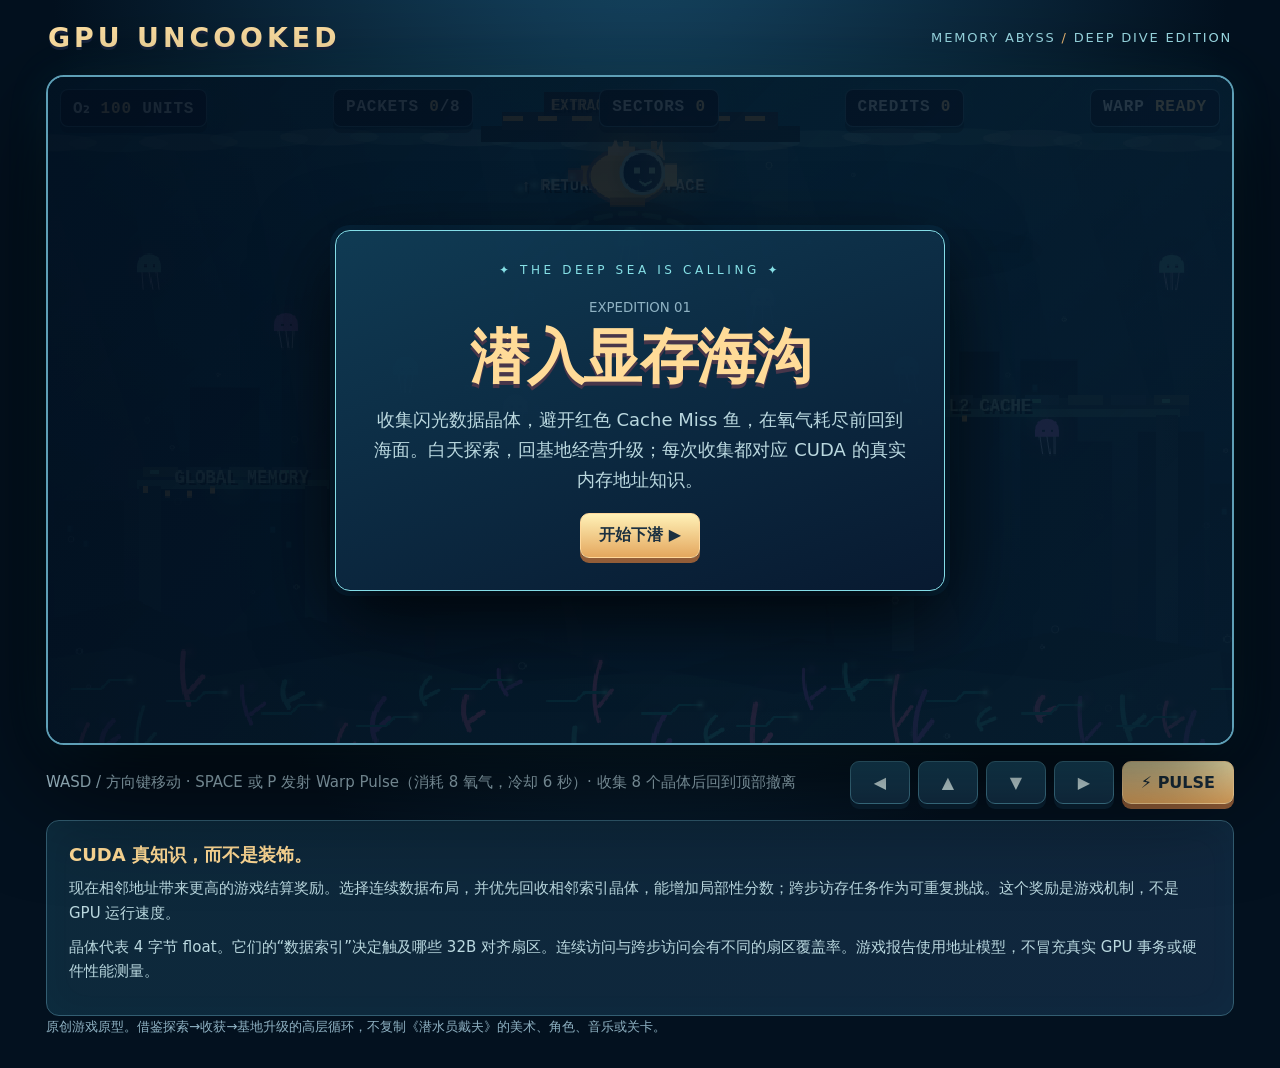
==== commit 49f45301: "fix(arcade): keep premium visual build self-contained and offline-friendly" ====
--- a/playground/arcade/index.html
+++ b/playground/arcade/index.html
@@ -2,7 +2,7 @@
 <html lang="zh"><meta charset="utf-8"><meta name="viewport" content="width=device-width,initial-scale=1">
 <title>GPU UNCOOKED: Memory Abyss</title>
 <style>
-@import url('https://fonts.googleapis.com/css2?family=Rajdhani:wght@500;600;700&display=swap');
+/* Local font stack: no remote asset needed to run offline. */
 :root{color-scheme:dark;--gold:#ffcd7d;--cyan:#93eefa;--glass:#071f34c9}
 *{box-sizing:border-box}body{margin:0;background:radial-gradient(ellipse at 50% -20%,#174967,#03111f 66%);color:#e7f9ff;font-family:Rajdhani,system-ui,"Microsoft YaHei",sans-serif;min-height:100vh}
 header{display:flex;align-items:center;justify-content:space-between;max-width:1220px;margin:auto;padding:22px 18px}header b{font-size:clamp(18px,2.1vw,27px);color:#ffe0a2;letter-spacing:.15em;text-shadow:0 3px #17233d}header small{font-size:13px;letter-spacing:.14em;color:#9ddde7}
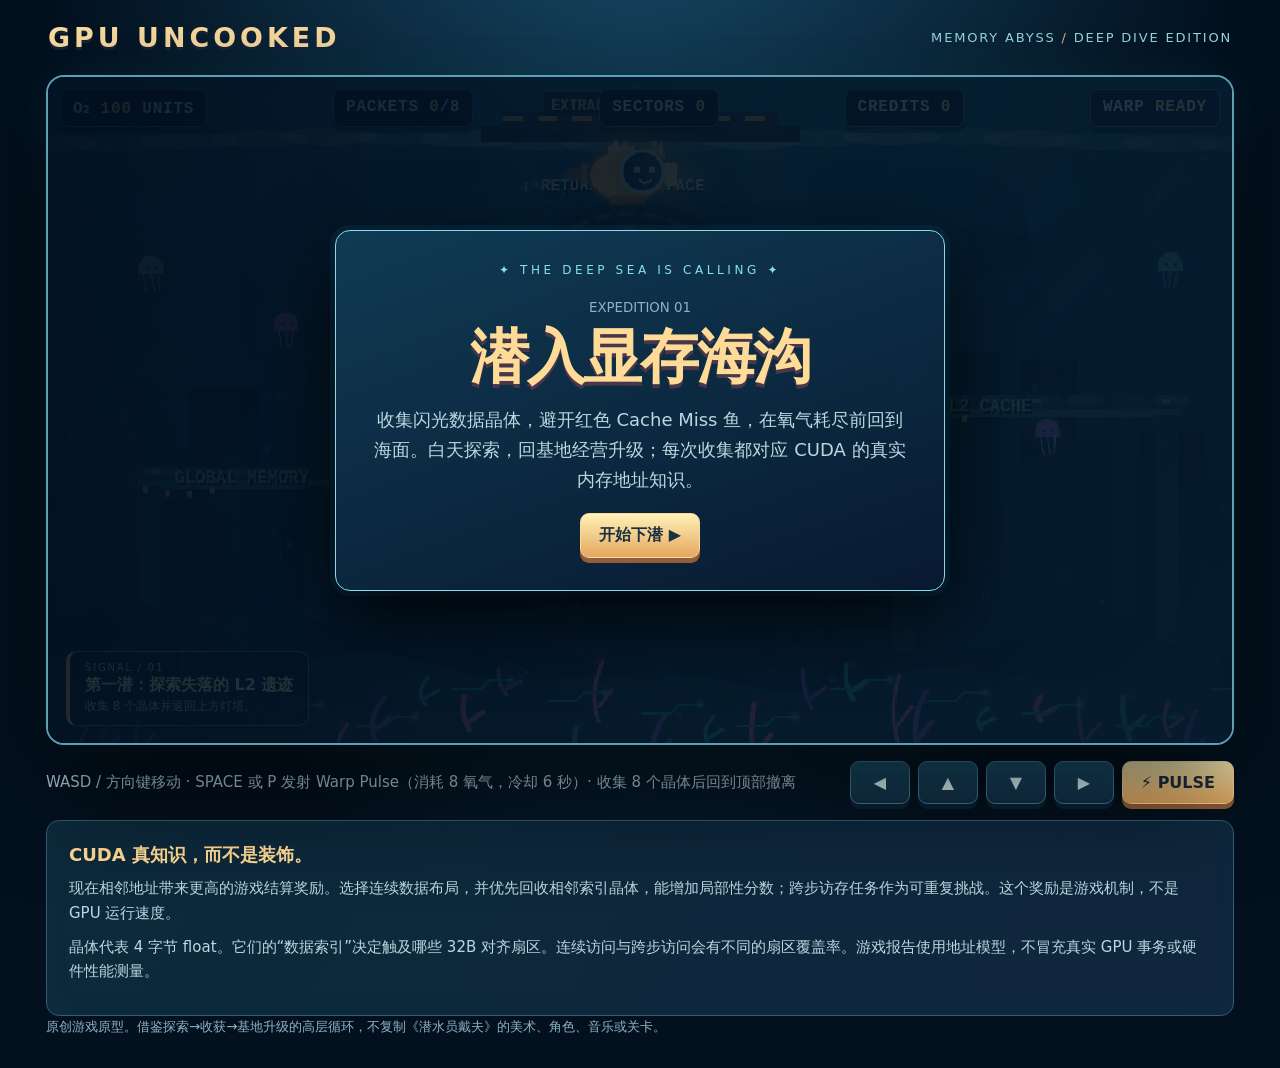
==== commit 6c8c2eae: "feat(arcade): stage 3-minute narrative dive with discovery, danger, rare relic, objective HUD, grade" ====
--- a/playground/arcade/index.html
+++ b/playground/arcade/index.html
@@ -20,15 +20,17 @@
 button{border:1px solid #ffd89b;background:linear-gradient(180deg,#fff1b7,#e4a75e);color:#1b3040;padding:11px 18px;font:800 16px Rajdhani,system-ui,sans-serif;cursor:pointer;border-radius:9px;min-width:60px;box-shadow:0 5px 0 #925d38;transition:filter .16s,transform .16s}
 button:hover{filter:brightness(1.12);transform:translateY(-2px)}button:focus-visible{outline:3px solid white;outline-offset:3px}button:active{transform:translateY(3px);box-shadow:0 2px #925d38}
 .alt{background:linear-gradient(180deg,#1c5371,#133149);border-color:#44849d;color:#e2fcff;box-shadow:0 5px #0a2235}.buttons{display:flex;gap:12px;justify-content:center;flex-wrap:wrap}
+.mission-card{position:absolute;bottom:17px;left:18px;max-width:min(420px,55%);display:flex;flex-direction:column;gap:2px;border:1px solid #70d9e19c;border-left:4px solid #ffcf89;border-radius:10px;padding:10px 15px;background:#031628dc;box-shadow:0 8px 32px #020c16a8;pointer-events:none}.mission-card strong{font-size:16px;color:#fff4be}.mission-card span{font-size:12px;color:#b5dfea}.mission-kicker{font-size:10px!important;letter-spacing:.18em;color:#ffca88!important}.mission-card[data-tone="danger"]{border-left-color:#ff6789}.mission-card[data-tone="success"]{border-left-color:#85ffad}.mission-card[data-tone="gold"]{border-left-color:#ffe18c}.mission-card[data-tone="action"]{border-left-color:#bda2ff}
 .controls{display:flex;align-items:center;justify-content:space-between;gap:10px;flex-wrap:wrap;padding:16px 0}.pad{display:flex;gap:8px}.help{color:#afcfdd;font-size:15px}
 .story{background:linear-gradient(120deg,#0d293b,#10263d);padding:22px;border:1px solid #335e72;border-radius:13px;box-shadow:inset 0 0 36px #06cee607}.story strong{font-size:18px;color:#ffda95}.story p{font-size:15px;margin:9px 0}
 small{color:#8fb2c3}.readout{color:#80e7e9;font-weight:700}
-@media(max-width:640px){header{padding:14px 4px}header small{font-size:10px}main{padding:0 6px 22px}.dialog{padding:13px}.dialog:before{margin-bottom:7px;font-size:9px}p{font-size:13px}.hud{gap:3px;top:5px;left:5px;right:5px}.hud span{font-size:10px;padding:4px 5px;border-radius:4px}.controls{justify-content:center}.help{font-size:12px}.pad button{min-width:44px;padding:9px}}
+@media(max-width:640px){header{padding:14px 4px}header small{font-size:10px}main{padding:0 6px 22px}.dialog{padding:13px}.dialog:before{margin-bottom:7px;font-size:9px}p{font-size:13px}.hud{gap:3px;top:5px;left:5px;right:5px}.hud span{font-size:10px;padding:4px 5px;border-radius:4px}.mission-card{left:7px;bottom:7px;max-width:65%;padding:5px 7px}.mission-card strong{font-size:10px}.mission-card span{font-size:9px}.controls{justify-content:center}.help{font-size:12px}.pad button{min-width:44px;padding:9px}}
 @media(prefers-reduced-motion:reduce){button{transition:none}}
 </style>
 <header><b>GPU UNCOOKED</b><small>MEMORY ABYSS <span style="color:#eab874">/</span> DEEP DIVE EDITION</small></header>
 <main><div class="stage"><canvas id="scene" width="960" height="540"></canvas>
 <div class="hud"><span>O₂ <b id="o">100</b> UNITS</span><span>PACKETS <b id="p">0</b>/8</span><span>SECTORS <b id="s">0</b></span><span>CREDITS <b id="c">0</b></span><span>WARP <b id="pulse-status">READY</b></span></div>
+<div class="mission-card" id="mission-card" role="status" aria-live="polite"><span class="mission-kicker" id="mission-kicker">SIGNAL / 01</span><strong id="mission-title">第一潜：探索失落的 L2 遗迹</strong><span id="mission-detail">收集 8 个晶体并返回上方灯塔。</span></div>
 <div id="modal"><div class="dialog"><small id="subtitle">EXPEDITION 01</small><h1 id="title">潜入显存海沟</h1><p id="desc">收集闪光数据晶体，避开红色 Cache Miss 鱼，在氧气耗尽前回到海面。白天探索，回基地经营升级；每次收集都对应 CUDA 的真实内存地址知识。</p><div class="buttons" id="actions"><button id="go">开始下潜 ▶</button></div></div></div></div>
 <div class="controls"><div class="help">WASD / 方向键移动 · SPACE 或 P 发射 Warp Pulse（消耗 8 氧气，冷却 6 秒）· 收集 8 个晶体后回到顶部撤离</div><div class="pad"><button class="alt" data-key="left">◀</button><button class="alt" data-key="up">▲</button><button class="alt" data-key="down">▼</button><button class="alt" data-key="right">▶</button><button id="pulse-button" aria-label="Activate Warp Pulse">⚡ PULSE</button></div></div>
 <div class="story"><strong>CUDA 真知识，而不是装饰。</strong><p>现在相邻地址带来更高的游戏结算奖励。选择连续数据布局，并优先回收相邻索引晶体，能增加局部性分数；跨步访存任务作为可重复挑战。这个奖励是游戏机制，不是 GPU 运行速度。</p><p>晶体代表 4 字节 float。它们的“数据索引”决定触及哪些 32B 对齐扇区。连续访问与跨步访问会有不同的扇区覆盖率。游戏报告使用地址模型，不冒充真实 GPU 事务或硬件性能测量。</p></div>
@@ -37,9 +39,10 @@
 import {footprint, expeditionReward} from "./mission.mjs";
 import {pulseTargets,pulseReady} from "./pulse.mjs";
 import {renderWorld} from "./render.mjs";
+import {chapterBeat,dangerSpeed,finalGrade} from "./campaign.mjs";
 (()=>{"use strict";
 const $=id=>document.getElementById(id),canvas=$("scene"),g=canvas.getContext("2d");
-const W=960,H=540,ship={x:470,y:80,vx:0,vy:0};let phase="menu",last=0,t=0,oxygen=100,maxO=100,credits=0,count=0,stride=1,stones=[],enemies=[],found=[],bubbles=[],challenge=1,signal="",signalUntil=0,particles=[],lastPulse=-99,pulseRing=0;
+const W=960,H=540,ship={x:470,y:80,vx:0,vy:0};let phase="menu",last=0,t=0,oxygen=100,maxO=100,credits=0,count=0,stride=1,stones=[],enemies=[],found=[],bubbles=[],challenge=1,signal="",signalUntil=0,particles=[],lastPulse=-99,pulseRing=0,diveStarted=0,pulseUsed=false,rareFound=false,beatId="",ambushShown=false;
 const key=new Set(),rand=(a,b)=>a+Math.random()*(b-a);
 for(let i=0;i<70;i++)bubbles.push({x:rand(0,W),y:rand(0,H),v:rand(7,30),r:rand(1,3)});
 document.addEventListener("keydown",e=>{const k=e.key.toLowerCase();if(k.startsWith("arrow")||k===" ")e.preventDefault();key.add(k)});
@@ -48,18 +51,18 @@
 function hud(){$("o").textContent=Math.ceil(oxygen);$("p").textContent=count;$("s").textContent=footprint(found).count;$("c").textContent=credits;$("pulse-status").textContent=pulseReady(t,lastPulse)?"READY":Math.ceil(6-(t-lastPulse))+"s"}
 function buttons(actions){const node=$("actions");node.replaceChildren();for(const [label,cb,alt] of actions){const b=document.createElement("button");b.textContent=label;if(alt)b.className="alt";b.onclick=cb;node.append(b)}}
 function overlay(title,desc,actions,subtitle="MISSION REPORT"){phase="base";$("modal").classList.remove("hide");$("subtitle").textContent=subtitle;$("title").textContent=title;$("desc").innerHTML=desc;buttons(actions)}
-function dive(){oxygen=maxO;count=0;found=[];particles=[];signal="";lastPulse=-99;pulseRing=0;ship.x=470;ship.y=78;ship.vx=ship.vy=0;
+function dive(){oxygen=maxO;count=0;found=[];particles=[];signal="";rareFound=false;pulseUsed=false;ambushShown=false;beatId="";diveStarted=t;lastPulse=-99;pulseRing=0;ship.x=470;ship.y=78;ship.vx=ship.vy=0;
 stones=Array.from({length:13},(_,i)=>({i,index:i*stride,x:175+(i%7)*102+rand(-17,17),y:185+Math.floor(i/7)*150+rand(-17,17),got:false}));
 enemies=Array.from({length:4},(_,i)=>({x:rand(120,850),y:230+i*63,dx:i%2?-64:62,phase:rand(0,5)}));
 phase="dive";$("modal").classList.add("hide");hud()}
-function settle(success){const result=expeditionReward(found,oxygen,success);const payout=result.reward;credits+=payout;hud();
-const report=count?"回收 "+count+" 个 float，共 "+result.requestedBytes+"B；触及 "+result.count+" 个对齐 32B 扇区。教学覆盖率 "+(result.coverage*100).toFixed(1)+"%。<br>局部性奖励 <b>+"+result.localityBonus+"</b> credits。":"没有收集到晶体。";
+function settle(success){const result=expeditionReward(found,oxygen,success);const grade=finalGrade({collected:count,oxygen,rareFound,success});const payout=result.reward+grade.bonus;credits+=payout;hud();
+const report=count?"回收 "+count+" 个 float，共 "+result.requestedBytes+"B；触及 "+result.count+" 个对齐 32B 扇区。教学覆盖率 "+(result.coverage*100).toFixed(1)+"%。<br>局部性奖励 <b>+"+result.localityBonus+"</b> credits。"+(grade.bonus?"<br>稀有遗物额外奖励 <b>+"+grade.bonus+"</b> credits。":"")+"<br>探索评级：<b>"+grade.title+"</b>。":"没有收集到晶体。";
 overlay(success?"回收成功！":"紧急撤离",'<b style="color:#ffca75">+'+payout+' CREDITS</b><br>'+report+'<br>这并非 GPU 实测性能。',[[ "返回基地",base ]])}
 function base(){overlay("基地 · 设备升级","当前资金 "+credits+" credits，氧气容量 "+maxO+"。<br>下一潜可选择两种 CUDA 数据布局：连续（stride 1）或跨步（stride 8）。",[
 ["连续内存 · 再潜",()=>{stride=1;challenge++;dive()}],["跨步访存 · 再潜",()=>{stride=8;challenge++;dive()}],["升级氧气仓 · 80",()=>{if(credits>=80){credits-=80;maxO+=25}base()},true]],"RESEARCH STATION")}
 $("go").onclick=dive;
-function collect(stone){if(stone.got)return;const before=footprint(found).count;stone.got=true;found.push(stone.index);count++;const after=footprint(found).count;signal=after===before?"COALESCED! + LOCALITY":"NEW SECTOR TOUCHED";signalUntil=t+1.2;for(let i=0;i<10;i++)particles.push({x:stone.x,y:stone.y,vx:rand(-90,90),vy:rand(-100,40),life:.5})}
-function pulse(){if(phase!=="dive"||!pulseReady(t,lastPulse)||oxygen<9)return;lastPulse=t;oxygen=Math.max(0,oxygen-8);pulseRing=.4;const indices=pulseTargets(stones,ship.x,ship.y,105,8);for(const index of indices){const stone=stones.find(s=>s.index===index&&!s.got);if(stone)collect(stone)}for(const fish of enemies){if(Math.hypot(fish.x-ship.x,fish.y-ship.y)<135)fish.stunnedUntil=t+2.3}signal="WARP PULSE · "+indices.length+" PACKETS";signalUntil=t+1.2;hud()}
+function collect(stone){if(stone.got)return;const before=footprint(found).count;stone.got=true;found.push(stone.index);count++;if(stone.i===11){rareFound=true;signal="ANCIENT GPU RELIC FOUND";signalUntil=t+2.5;}const after=footprint(found).count;signal=after===before?"COALESCED! + LOCALITY":"NEW SECTOR TOUCHED";signalUntil=t+1.2;for(let i=0;i<10;i++)particles.push({x:stone.x,y:stone.y,vx:rand(-90,90),vy:rand(-100,40),life:.5})}
+function pulse(){if(phase!=="dive"||!pulseReady(t,lastPulse)||oxygen<9)return;pulseUsed=true;lastPulse=t;oxygen=Math.max(0,oxygen-8);pulseRing=.4;const indices=pulseTargets(stones,ship.x,ship.y,105,8);for(const index of indices){const stone=stones.find(s=>s.index===index&&!s.got);if(stone)collect(stone)}for(const fish of enemies){if(Math.hypot(fish.x-ship.x,fish.y-ship.y)<135)fish.stunnedUntil=t+2.3}signal="WARP PULSE · "+indices.length+" PACKETS";signalUntil=t+1.2;hud()}
 $("pulse-button").onclick=pulse;
 document.addEventListener("keydown",e=>{if((e.key.toLowerCase()==="p"||e.code==="Space")&&!e.repeat){if(phase==="dive"){e.preventDefault();pulse()}}});
 function update(dt){t+=dt;pulseRing=Math.max(0,pulseRing-dt);particles=particles.filter(p=>p.life>0);for(const p of particles){p.x+=p.vx*dt;p.y+=p.vy*dt;p.life-=dt}for(const b of bubbles){b.y-=b.v*dt;if(b.y<0){b.y=H;b.x=rand(0,W)}}if(phase!=="dive")return;
@@ -69,7 +72,8 @@
 ship.x=Math.max(27,Math.min(W-27,ship.x+ship.vx*dt));ship.y=Math.max(58,Math.min(H-36,ship.y+ship.vy*dt));
 oxygen=Math.max(0,oxygen-dt*(ship.y>120?3:1.2));if(!oxygen){settle(false);return}
 for(const s of stones)if(!s.got&&Math.hypot(s.x-ship.x,s.y-ship.y)<27)collect(s);
-for(const e of enemies){if((e.stunnedUntil||0)>t)continue;e.x+=e.dx*dt;if(e.x<40||e.x>925)e.dx*=-1;if(Math.hypot(e.x-ship.x,e.y+Math.sin(t*2+e.phase)*7-ship.y)<36)oxygen=Math.max(0,oxygen-dt*21)}
+for(const e of enemies){if((e.stunnedUntil||0)>t)continue;e.x+=e.dx*dt*dangerSpeed({collected:count,elapsed:t-diveStarted});if(e.x<40||e.x>925)e.dx*=-1;if(Math.hypot(e.x-ship.x,e.y+Math.sin(t*2+e.phase)*7-ship.y)<36)oxygen=Math.max(0,oxygen-dt*21)}
+const beat=chapterBeat({collected:count,elapsed:t-diveStarted,pulseUsed,rareFound,oxygen});if(beat.id!==beatId){beatId=beat.id;$("mission-kicker").textContent="EXPEDITION / "+String(challenge).padStart(2,"0")+" · "+beat.id.toUpperCase();$("mission-title").textContent=beat.title;$("mission-detail").textContent=beat.body;$("mission-card").dataset.tone=beat.tone;if(beat.id==="ambush"&&!ambushShown){ambushShown=true;signal="WARNING · CACHE MISS SWARM";signalUntil=t+2.5}}
 if(count>=8&&ship.y<=90){settle(true);return}hud()}
 function draw(){renderWorld(g,{time:t,ship,stones,enemies,bubbles,particles,pulseRing,phase,signal,signalUntil,count,oxygen});}
 function frame(ms){const dt=Math.min(.04,(ms-last)/1000||0);last=ms;update(dt);draw();requestAnimationFrame(frame)}requestAnimationFrame(frame)
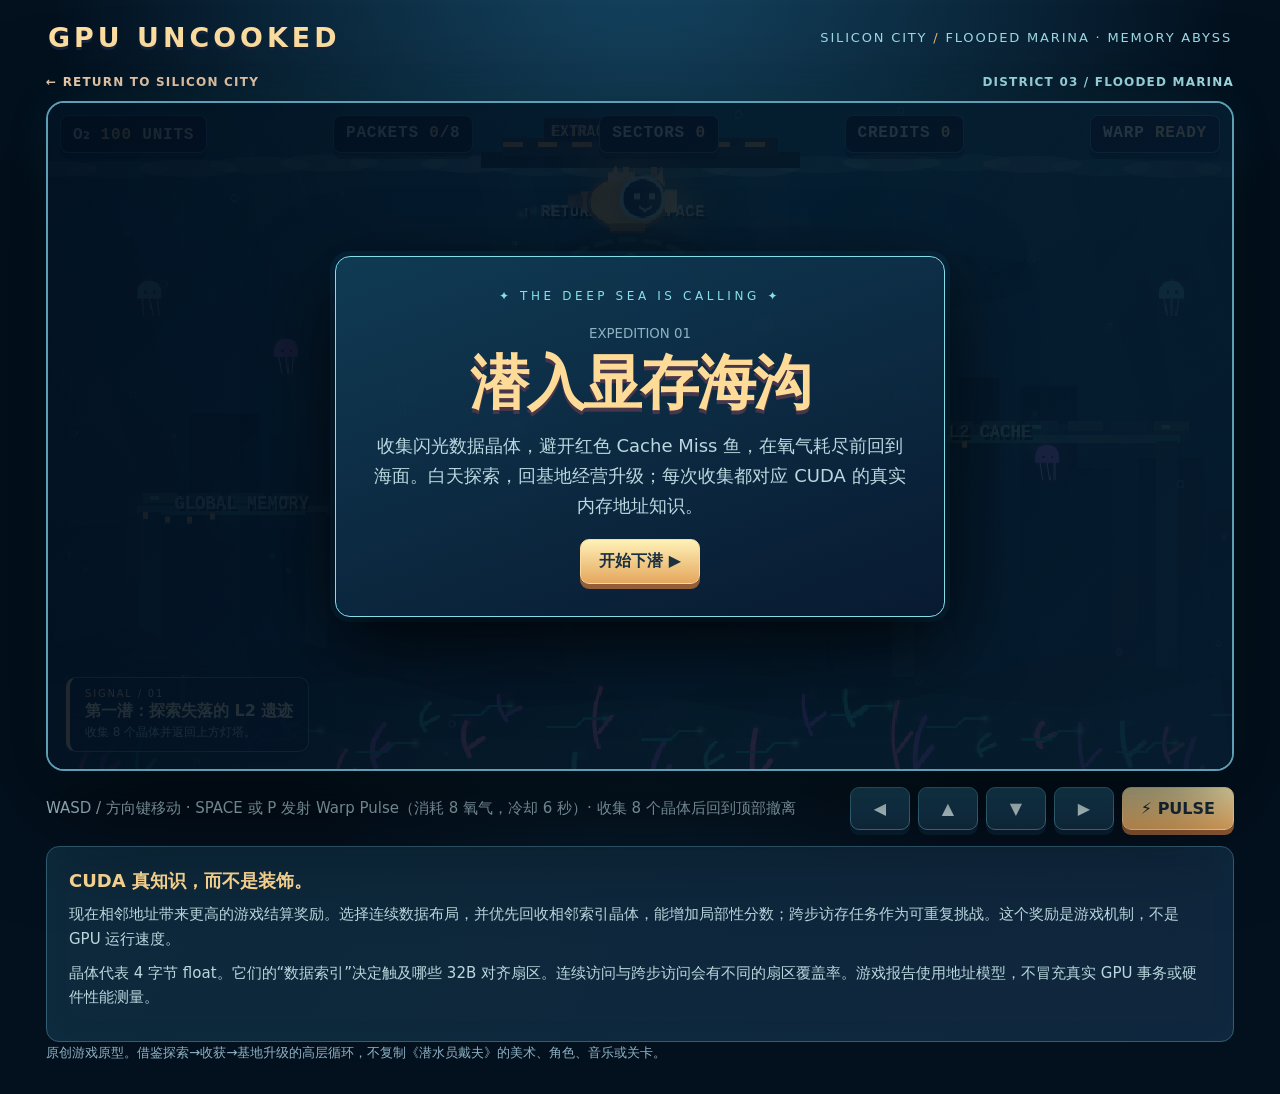
==== commit 77ca0294: "feat(arcade): connect Memory Abyss to cinematic Silicon City district lobby" ====
--- a/playground/arcade/index.html
+++ b/playground/arcade/index.html
@@ -27,8 +27,8 @@
 @media(max-width:640px){header{padding:14px 4px}header small{font-size:10px}main{padding:0 6px 22px}.dialog{padding:13px}.dialog:before{margin-bottom:7px;font-size:9px}p{font-size:13px}.hud{gap:3px;top:5px;left:5px;right:5px}.hud span{font-size:10px;padding:4px 5px;border-radius:4px}.mission-card{left:7px;bottom:7px;max-width:65%;padding:5px 7px}.mission-card strong{font-size:10px}.mission-card span{font-size:9px}.controls{justify-content:center}.help{font-size:12px}.pad button{min-width:44px;padding:9px}}
 @media(prefers-reduced-motion:reduce){button{transition:none}}
 </style>
-<header><b>GPU UNCOOKED</b><small>MEMORY ABYSS <span style="color:#eab874">/</span> DEEP DIVE EDITION</small></header>
-<main><div class="stage"><canvas id="scene" width="960" height="540"></canvas>
+<header><b>GPU UNCOOKED</b><small>SILICON CITY <span style="color:#eab874">/</span> FLOODED MARINA · MEMORY ABYSS</small></header>
+<main><div style="display:flex;justify-content:space-between;gap:12px;align-items:center;margin:0 0 12px;font-size:12px;font-weight:800;letter-spacing:.1em;color:#a7e5ed"><a style="color:#f7d3b1;text-decoration:none" href="../chapters/index.html">← RETURN TO SILICON CITY</a><span>DISTRICT 03 / FLOODED MARINA</span></div><div class="stage"><canvas id="scene" width="960" height="540"></canvas>
 <div class="hud"><span>O₂ <b id="o">100</b> UNITS</span><span>PACKETS <b id="p">0</b>/8</span><span>SECTORS <b id="s">0</b></span><span>CREDITS <b id="c">0</b></span><span>WARP <b id="pulse-status">READY</b></span></div>
 <div class="mission-card" id="mission-card" role="status" aria-live="polite"><span class="mission-kicker" id="mission-kicker">SIGNAL / 01</span><strong id="mission-title">第一潜：探索失落的 L2 遗迹</strong><span id="mission-detail">收集 8 个晶体并返回上方灯塔。</span></div>
 <div id="modal"><div class="dialog"><small id="subtitle">EXPEDITION 01</small><h1 id="title">潜入显存海沟</h1><p id="desc">收集闪光数据晶体，避开红色 Cache Miss 鱼，在氧气耗尽前回到海面。白天探索，回基地经营升级；每次收集都对应 CUDA 的真实内存地址知识。</p><div class="buttons" id="actions"><button id="go">开始下潜 ▶</button></div></div></div></div>
